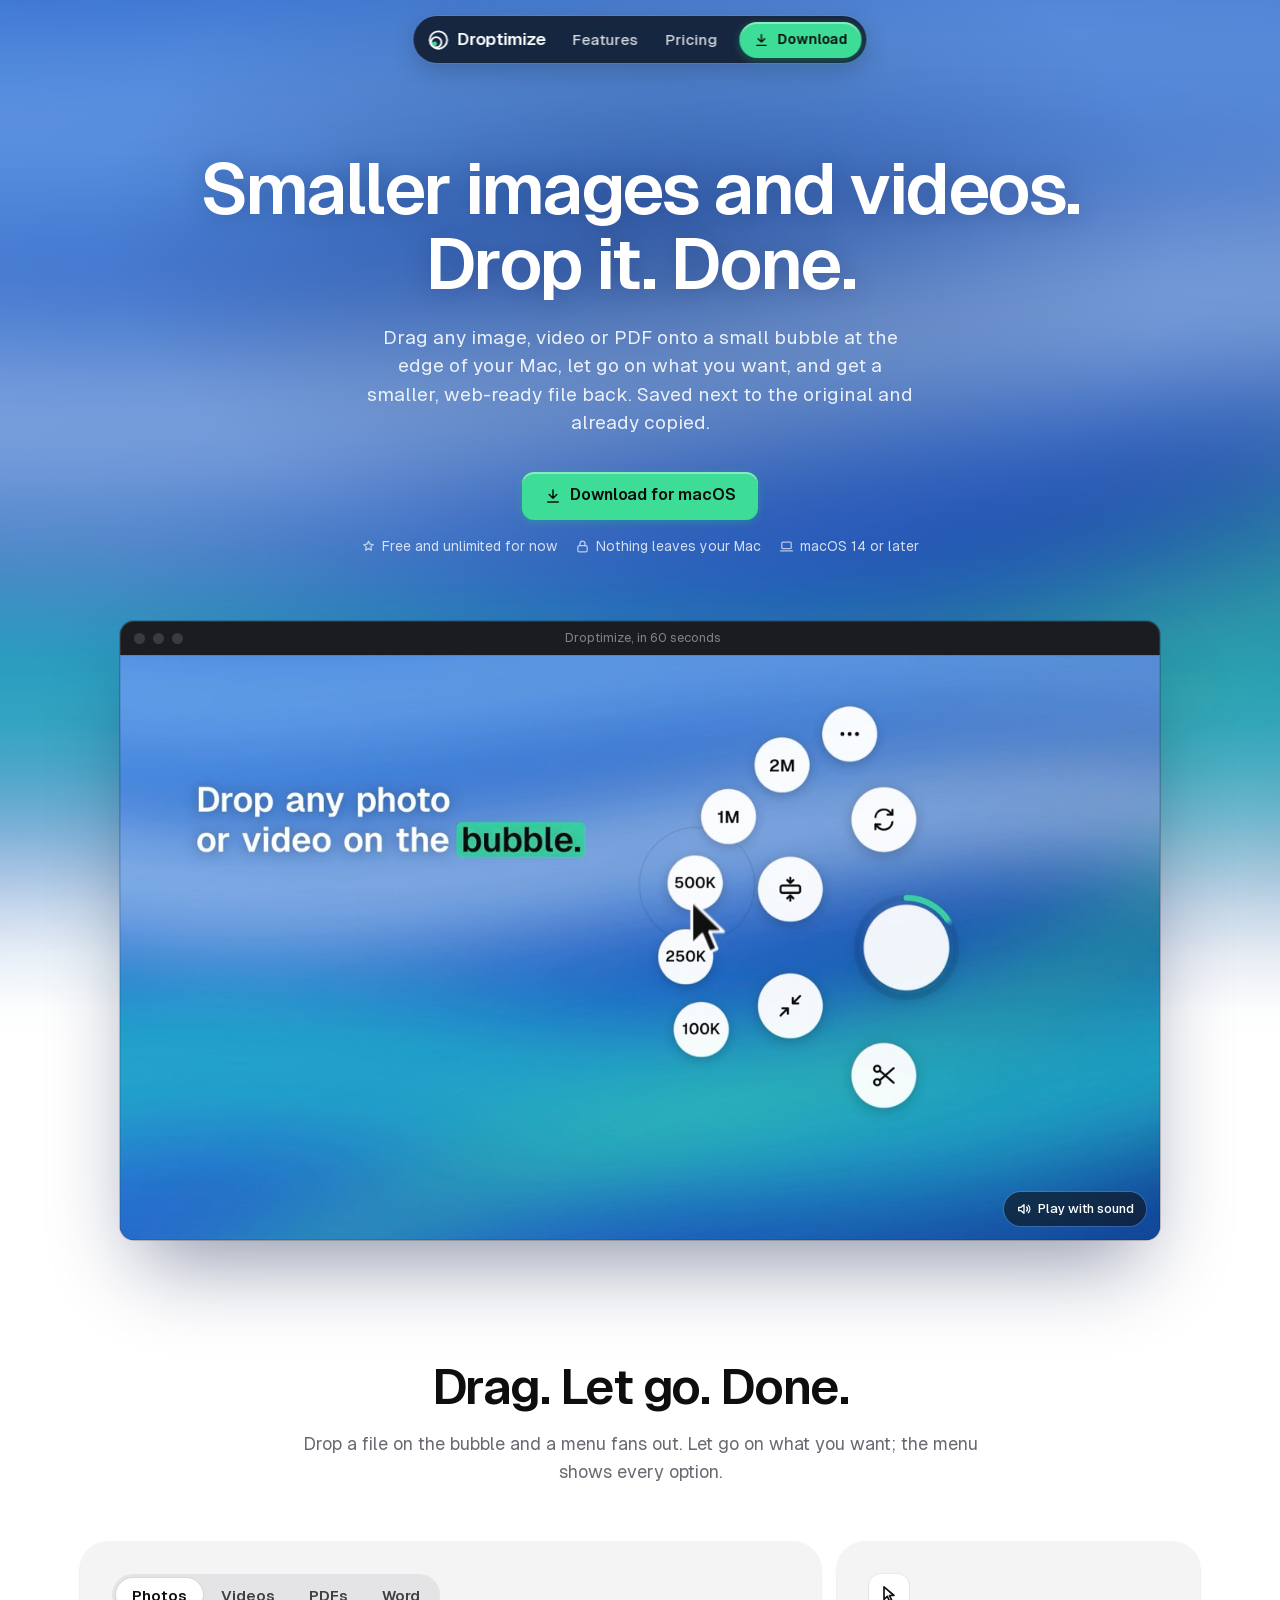
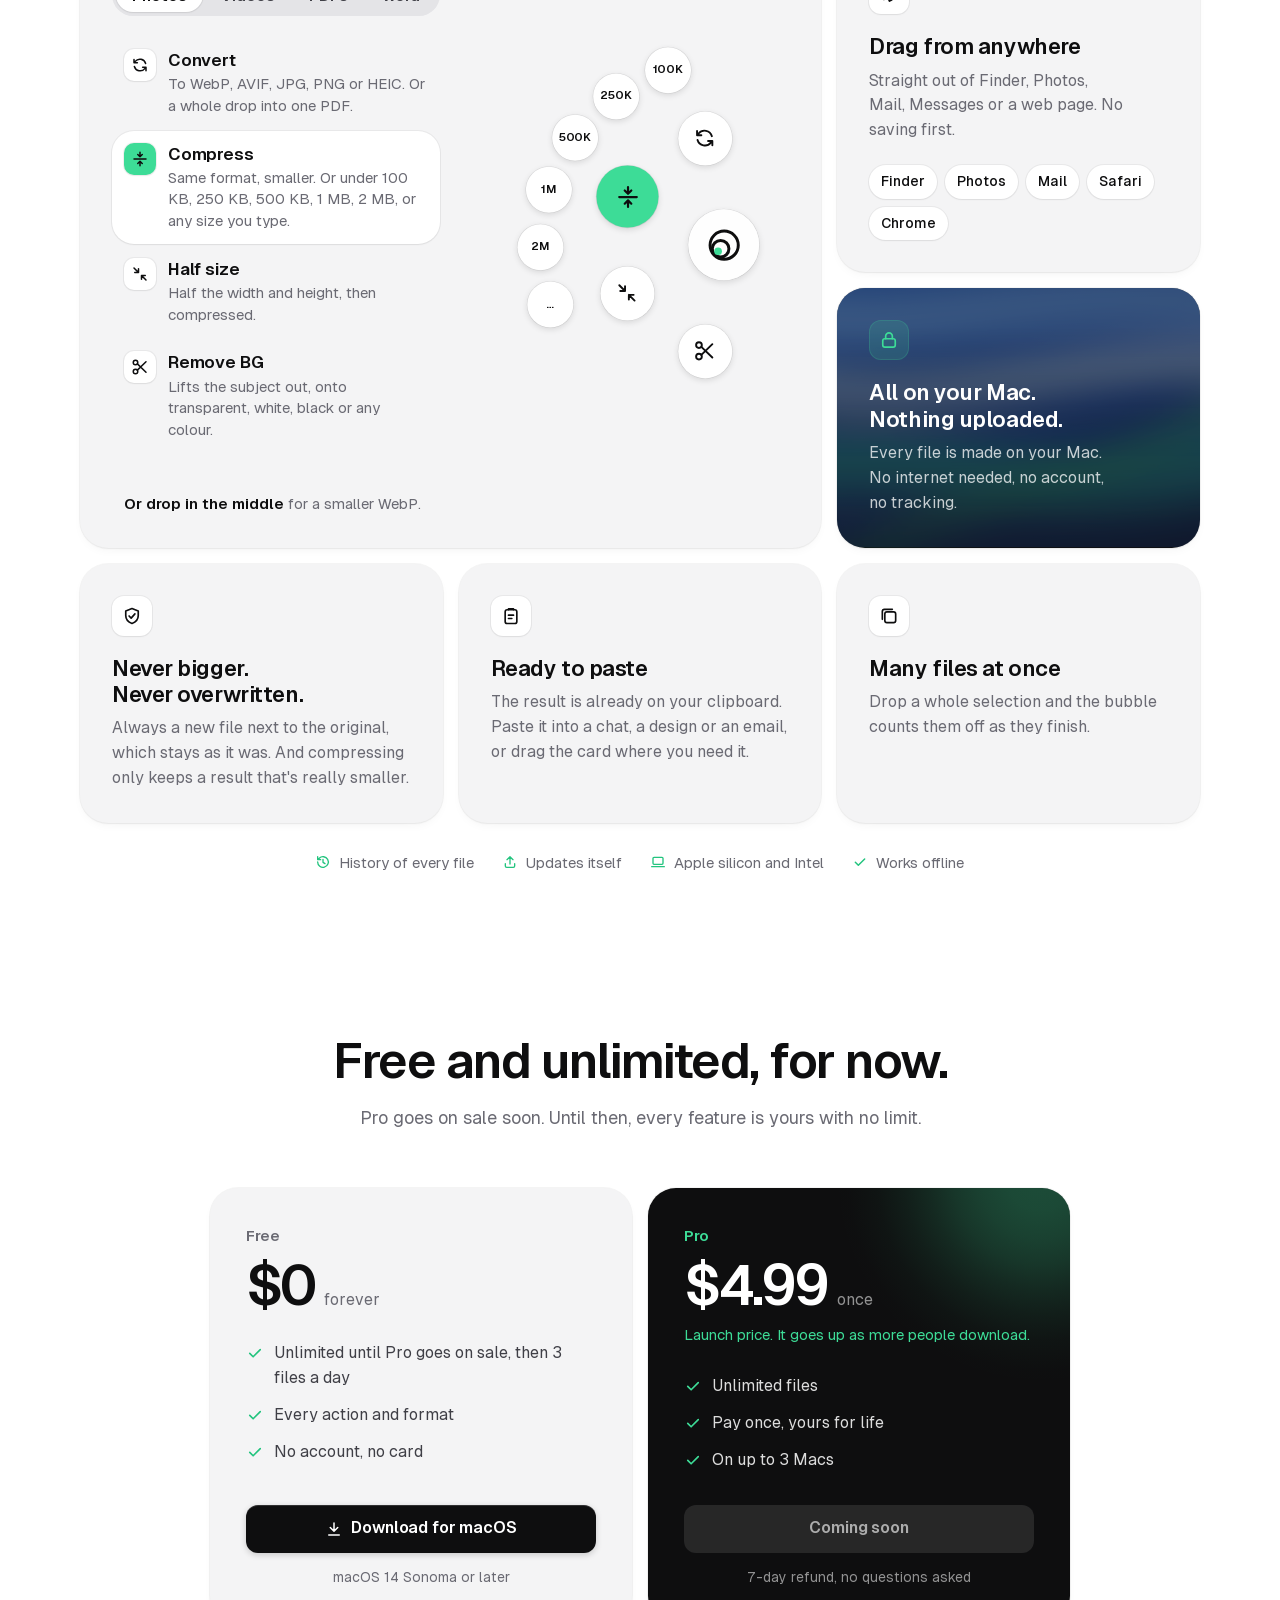
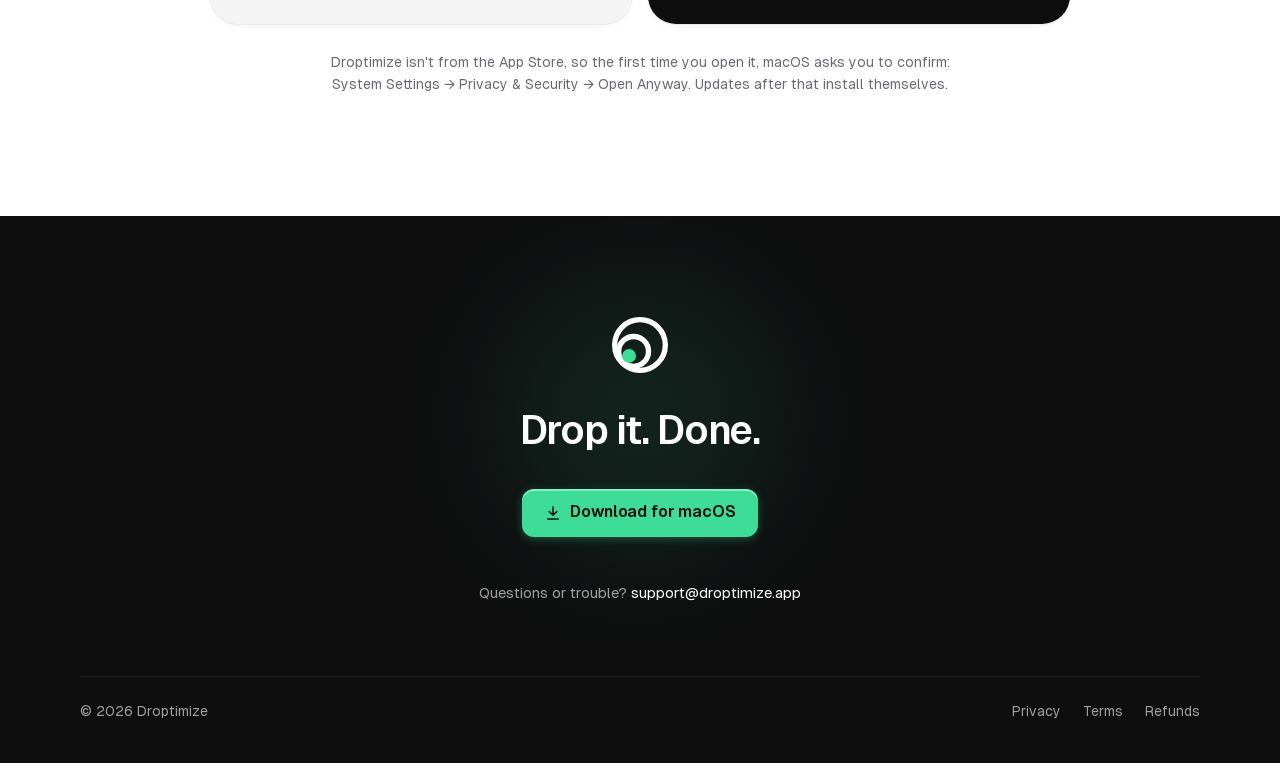
==== website/index.html @ 87dd554c "Website: no 3-day trial at launch The app has no trial, and the free plan already shows every featur" ====
<!doctype html>
<html lang="en">
<head>
  <meta charset="utf-8">
  <meta name="viewport" content="width=device-width, initial-scale=1">
  <title>Droptimize: smaller images and videos for your Mac</title>
  <meta name="description" content="Drag any image or video onto a small bubble at the edge of your Mac, let go on what you want, and get a smaller, web-ready file back. Everything happens on your Mac. Free and unlimited for now.">
  <meta property="og:title" content="Droptimize: Drop it. Done.">
  <meta property="og:description" content="Smaller, web-ready images and videos in one drop. Everything happens on your Mac.">
  <meta property="og:type" content="website">
  <meta name="theme-color" content="#2457B8">
  <link rel="icon" href="assets/favicon.svg" type="image/svg+xml">
  <link rel="apple-touch-icon" href="assets/icon-256.png">
  <link rel="preload" href="assets/fonts/Geist-Variable.woff2" as="font" type="font/woff2" crossorigin>
  <link rel="preload" href="assets/film-poster.jpg" as="image">
  <link rel="stylesheet" href="styles.css">
  <script>
    // The headline's intro plays once per visit (not on every return to the page), and never with Reduce Motion.
    try {
      if (!sessionStorage.getItem("seen-intro") && !matchMedia("(prefers-reduced-motion: reduce)").matches) {
        document.documentElement.classList.add("intro");
        sessionStorage.setItem("seen-intro", "1");
      }
    } catch (e) {}
  </script>
</head>
<body>
<a class="skip" href="#features">Skip to content</a>

<svg width="0" height="0" style="position:absolute" aria-hidden="true">
  <!-- The logo (Bubble/Logo.swift, 24-unit grid): the original, smaller, and the result. -->
  <symbol id="logo" viewBox="0 0 24 24">
    <circle cx="12" cy="12" r="9.5" fill="none" stroke="currentColor" stroke-width="2"/>
    <circle cx="9.6" cy="14.4" r="5.6" fill="none" stroke="currentColor" stroke-width="2"/>
    <circle cx="7.9" cy="16.1" r="2.6" fill="#3DDC97"/>
  </symbol>
  <symbol id="i-download" viewBox="0 0 24 24" fill="none" stroke="currentColor" stroke-width="2" stroke-linecap="round" stroke-linejoin="round"><path d="M12 4v11M7 10l5 5 5-5M5 20h14"/></symbol>
  <symbol id="i-check" viewBox="0 0 24 24" fill="none" stroke="currentColor" stroke-width="2.2" stroke-linecap="round" stroke-linejoin="round"><path d="M5 12.5l4.5 4.5L19 7.5"/></symbol>
  <symbol id="i-convert" viewBox="0 0 24 24" fill="none" stroke="currentColor" stroke-width="2" stroke-linecap="round" stroke-linejoin="round"><path d="M19.5 10A8 8 0 0 0 5.6 7.2L4 9M4 4.5V9h4.5M4.5 14a8 8 0 0 0 13.9 2.8L20 15M20 19.5V15h-4.5"/></symbol>
  <symbol id="i-compress" viewBox="0 0 24 24" fill="none" stroke="currentColor" stroke-width="2" stroke-linecap="round" stroke-linejoin="round"><path d="M12 3v6M9 6l3 3 3-3M12 21v-6M9 18l3-3 3 3M4 12h16"/></symbol>
  <symbol id="i-half" viewBox="0 0 24 24" fill="none" stroke="currentColor" stroke-width="2" stroke-linecap="round" stroke-linejoin="round"><path d="M4 4l6 6M10 5v5H5M20 20l-6-6M14 19v-5h5"/></symbol>
  <symbol id="i-scissors" viewBox="0 0 24 24" fill="none" stroke="currentColor" stroke-width="2" stroke-linecap="round" stroke-linejoin="round"><circle cx="6" cy="6" r="3"/><circle cx="6" cy="18" r="3"/><path d="M8.5 7.8L20 19M8.5 16.2L20 5"/></symbol>
  <symbol id="i-resize" viewBox="0 0 24 24" fill="none" stroke="currentColor" stroke-width="2" stroke-linecap="round" stroke-linejoin="round"><rect x="3" y="5" width="18" height="14" rx="2.5"/><path d="M7 12V9h3M17 12v3h-3"/></symbol>
  <symbol id="i-mute" viewBox="0 0 24 24" fill="none" stroke="currentColor" stroke-width="2" stroke-linecap="round" stroke-linejoin="round"><path d="M4 9.5h3.5L12 5.5v13l-4.5-4H4z"/><path d="M16 9.5l5 5M21 9.5l-5 5"/></symbol>
  <symbol id="i-sound" viewBox="0 0 24 24" fill="none" stroke="currentColor" stroke-width="2" stroke-linecap="round" stroke-linejoin="round"><path d="M4 9.5h3.5L12 5.5v13l-4.5-4H4z"/><path d="M16 9a4.5 4.5 0 0 1 0 6M18.5 6.5a8 8 0 0 1 0 11"/></symbol>
  <symbol id="i-cursor" viewBox="0 0 24 24" fill="none" stroke="currentColor" stroke-width="2" stroke-linejoin="round"><path d="M6 3.5v15l4-3.6 2.6 5.6 2.6-1.2-2.6-5.5H18z"/></symbol>
  <symbol id="i-lock" viewBox="0 0 24 24" fill="none" stroke="currentColor" stroke-width="2" stroke-linecap="round" stroke-linejoin="round"><rect x="4.5" y="10.5" width="15" height="10" rx="2.5"/><path d="M8 10.5V7.5a4 4 0 0 1 8 0v3"/></symbol>
  <symbol id="i-shield" viewBox="0 0 24 24" fill="none" stroke="currentColor" stroke-width="2" stroke-linecap="round" stroke-linejoin="round"><path d="M12 3l7.5 3v5.5c0 4.5-3.2 8-7.5 9.5-4.3-1.5-7.5-5-7.5-9.5V6z"/><path d="M8.5 12l2.5 2.5 4.5-5"/></symbol>
  <symbol id="i-clipboard" viewBox="0 0 24 24" fill="none" stroke="currentColor" stroke-width="2" stroke-linecap="round" stroke-linejoin="round"><rect x="5" y="4.5" width="14" height="16.5" rx="2.5"/><path d="M9 4.5V3.5h6v1M9 11h6M9 15h4"/></symbol>
  <symbol id="i-history" viewBox="0 0 24 24" fill="none" stroke="currentColor" stroke-width="2" stroke-linecap="round" stroke-linejoin="round"><path d="M4 12a8 8 0 1 0 2.4-5.7L4 8.5M4 4v4.5h4.5M12 8v4.5l3 2"/></symbol>
  <symbol id="i-stack" viewBox="0 0 24 24" fill="none" stroke="currentColor" stroke-width="2" stroke-linecap="round" stroke-linejoin="round"><rect x="7" y="7" width="13" height="13" rx="2.5"/><path d="M4 16V6.5A2.5 2.5 0 0 1 6.5 4H16"/></symbol>
  <symbol id="i-update" viewBox="0 0 24 24" fill="none" stroke="currentColor" stroke-width="2" stroke-linecap="round" stroke-linejoin="round"><path d="M12 15V4M7.5 8.5L12 4l4.5 4.5M5 14.5V18a2 2 0 0 0 2 2h10a2 2 0 0 0 2-2v-3.5"/></symbol>
  <symbol id="i-laptop" viewBox="0 0 24 24" fill="none" stroke="currentColor" stroke-width="2" stroke-linecap="round" stroke-linejoin="round"><rect x="4.5" y="5" width="15" height="10.5" rx="1.5"/><path d="M2.5 19h19"/></symbol>
  <symbol id="i-gift" viewBox="0 0 24 24" fill="none" stroke="currentColor" stroke-width="2" stroke-linecap="round" stroke-linejoin="round"><path d="M12 3.5l2.3 4.7 5.2.8-3.8 3.6.9 5.2-4.6-2.4-4.6 2.4.9-5.2L4.5 9l5.2-.8z"/></symbol>
</svg>

<nav class="nav" aria-label="Main">
  <a class="brand" href="#top"><svg aria-hidden="true"><use href="#logo"/></svg>Droptimize</a>
  <a class="link" href="#features">Features</a>
  <a class="link" href="#pricing">Pricing</a>
  <a class="button button-mint" href="https://github.com/bimanshu/Droptimize/releases/download/preview/Droptimize.dmg"><svg aria-hidden="true"><use href="#i-download"/></svg>Download</a>
</nav>

<main id="top">

  <!-- ───────────── 1. Hero ───────────── -->
  <header class="hero">
    <div class="wall" aria-hidden="true">
      <!-- The film's wallpaper (docs/launch-video/film/v4.html, wallpaper(false)): soft waves, heavily blurred. -->
      <svg viewBox="0 0 1920 1080" preserveAspectRatio="xMidYMid slice">
        <defs>
          <linearGradient id="wall-base" x1="0" y1="0" x2="1" y2="1">
            <stop offset="0" stop-color="#2F6BD0"/>
            <stop offset="0.55" stop-color="#2457B8"/>
            <stop offset="1" stop-color="#163A86"/>
          </linearGradient>
          <filter id="wall-blur" x="-30%" y="-30%" width="160%" height="160%"><feGaussianBlur stdDeviation="70"/></filter>
        </defs>
        <rect width="1920" height="1080" fill="url(#wall-base)"/>
        <g filter="url(#wall-blur)" fill="none" stroke-linecap="round">
          <path d="M-200 820C500 520 1100 1100 2200 600" stroke="#2BB5C0" stroke-width="260" opacity="0.8"/>
          <path d="M-300 300C600 700 1300 100 2300 380" stroke="#CFE6F7" stroke-width="180" opacity="0.55"/>
          <path d="M200 1200C800 760 1400 880 2100 300" stroke="#3DDC97" stroke-width="140" opacity="0.42"/>
          <path d="M-100 80C500 260 1200 -100 2100 120" stroke="#7FB2F0" stroke-width="220" opacity="0.6"/>
        </g>
      </svg>
    </div>

    <div class="wrap">
      <h1>
        <span class="line"><span data-word style="--i:0">Smaller</span> <span data-word style="--i:1">images</span> <span data-word style="--i:2">and</span> <span data-word style="--i:3">videos.</span></span>
        <span class="line"><span data-word style="--i:4">Drop</span> <span data-word style="--i:5">it.</span> <span data-word style="--i:6">Done.</span></span>
      </h1>
      <p class="sub">Drag any image, video or PDF onto a small bubble at the edge of your Mac, let go on what you want, and get a smaller, web-ready file back. Saved next to the original and already copied.</p>
      <div class="actions">
        <a class="button button-mint" href="https://github.com/bimanshu/Droptimize/releases/download/preview/Droptimize.dmg"><svg aria-hidden="true"><use href="#i-download"/></svg>Download for macOS</a>
      </div>
      <ul class="facts">
        <li><svg aria-hidden="true"><use href="#i-gift"/></svg>Free and unlimited for now</li>
        <li><svg aria-hidden="true"><use href="#i-lock"/></svg>Nothing leaves your Mac</li>
        <li><svg aria-hidden="true"><use href="#i-laptop"/></svg>macOS 14 or later</li>
      </ul>
    </div>

    <figure class="window" style="margin-bottom:0">
      <div class="bar" aria-hidden="true"><i></i><i></i><i></i><span class="title">Droptimize, in 60 seconds</span></div>
      <video id="film" autoplay muted loop playsinline preload="auto" poster="assets/film-poster.jpg" aria-label="Droptimize launch film: a photo dragged onto the bubble, compressed, converted, its background removed, a video compressed to 25 MB and a PDF to 1 MB, all on the Mac.">
        <source src="assets/film-hevc.mp4" type='video/mp4; codecs="hvc1"'>
        <source src="assets/film-h264.mp4" type="video/mp4">
      </video>
      <button class="sound" id="sound" type="button" aria-pressed="false"><svg aria-hidden="true"><use href="#i-sound"/></svg><span>Play with sound</span></button>
    </figure>
  </header>

  <!-- ───────────── 2. Everything it does ───────────── -->
  <section class="section" id="features" aria-labelledby="features-title">
    <div class="wrap">
      <div class="section-head">
        <h2 id="features-title">Drag. Let go. Done.</h2>
        <p>Drop a file on the bubble and a menu fans out. Let go on what you want; the menu shows every option.</p>
      </div>

      <div class="grid">
        <article class="card menu-card" aria-label="Every action">
          <div class="copy">
            <div class="switch" role="group" aria-label="File type">
              <span class="thumb" aria-hidden="true"></span>
              <button type="button" data-kind="image" aria-pressed="true">Photos</button>
              <button type="button" data-kind="video" aria-pressed="false">Videos</button>
              <button type="button" data-kind="pdf" aria-pressed="false">PDFs</button>
              <button type="button" data-kind="word" aria-pressed="false">Word</button>
            </div>
            <ul class="actions-list" id="actions"></ul>
            <p class="auto" id="auto"></p>
          </div>
          <div class="stage" id="stage" aria-hidden="true">
            <div class="bubble" id="bubble"><svg><use href="#logo"/></svg><span class="label" id="bubble-label"></span></div>
          </div>
        </article>

        <article class="card anywhere">
          <div class="icon"><svg aria-hidden="true"><use href="#i-cursor"/></svg></div>
          <h3>Drag from anywhere</h3>
          <p>Straight out of Finder, Photos, Mail, Messages or a web page. No saving first.</p>
          <div class="apps" aria-hidden="true"><span>Finder</span><span>Photos</span><span>Mail</span><span>Safari</span><span>Chrome</span></div>
        </article>

        <article class="card private">
          <!-- The film's wallpaper waves, as in the hero. -->
          <svg class="waves" viewBox="0 0 1920 1080" preserveAspectRatio="xMidYMid slice" aria-hidden="true">
            <rect width="1920" height="1080" fill="url(#wall-base)"/>
            <g filter="url(#wall-blur)" fill="none" stroke-linecap="round">
              <path d="M-200 820C500 520 1100 1100 2200 600" stroke="#2BB5C0" stroke-width="260" opacity="0.8"/>
              <path d="M-300 300C600 700 1300 100 2300 380" stroke="#CFE6F7" stroke-width="180" opacity="0.55"/>
              <path d="M200 1200C800 760 1400 880 2100 300" stroke="#3DDC97" stroke-width="140" opacity="0.42"/>
              <path d="M-100 80C500 260 1200 -100 2100 120" stroke="#7FB2F0" stroke-width="220" opacity="0.6"/>
            </g>
          </svg>
          <div class="icon"><svg aria-hidden="true"><use href="#i-lock"/></svg></div>
          <h3>All on your Mac. Nothing uploaded.</h3>
          <p>Every file is made on your Mac. No internet needed, no account, no tracking.</p>
        </article>

        <article class="card">
          <div class="icon"><svg aria-hidden="true"><use href="#i-shield"/></svg></div>
          <h3>Never bigger. Never overwritten.</h3>
          <p>Always a new file next to the original, which stays as it was. And compressing only keeps a result that's really smaller.</p>
        </article>

        <article class="card">
          <div class="icon"><svg aria-hidden="true"><use href="#i-clipboard"/></svg></div>
          <h3>Ready to paste</h3>
          <p>The result is already on your clipboard. Paste it into a chat, a design or an email, or drag the card where you need it.</p>
        </article>

        <article class="card">
          <div class="icon"><svg aria-hidden="true"><use href="#i-stack"/></svg></div>
          <h3>Many files at once</h3>
          <p>Drop a whole selection and the bubble counts them off as they finish.</p>
        </article>

        <ul class="extras">
          <li><svg aria-hidden="true"><use href="#i-history"/></svg>History of every file</li>
          <li><svg aria-hidden="true"><use href="#i-update"/></svg>Updates itself</li>
          <li><svg aria-hidden="true"><use href="#i-laptop"/></svg>Apple silicon and Intel</li>
          <li><svg aria-hidden="true"><use href="#i-check"/></svg>Works offline</li>
        </ul>
      </div>
    </div>
  </section>

  <!-- ───────────── 3. Pricing ───────────── -->
  <section class="section pricing" id="pricing" aria-labelledby="pricing-title">
    <div class="wrap">
      <div class="section-head">
        <h2 id="pricing-title">Free and unlimited, for now.</h2>
        <p>Pro goes on sale soon. Until then, every feature is yours with no limit.</p>
      </div>

      <div class="plans">
        <div class="plan">
          <div class="name">Free</div>
          <div class="price"><b>$0</b><span>forever</span></div>
          <ul>
            <li><svg aria-hidden="true"><use href="#i-check"/></svg>Unlimited until Pro goes on sale, then 3 files a day</li>
            <li><svg aria-hidden="true"><use href="#i-check"/></svg>Every action and format</li>
            <li><svg aria-hidden="true"><use href="#i-check"/></svg>No account, no card</li>
          </ul>
          <a class="button button-dark" href="https://github.com/bimanshu/Droptimize/releases/download/preview/Droptimize.dmg"><svg aria-hidden="true"><use href="#i-download"/></svg>Download for macOS</a>
          <p class="note">macOS 14 Sonoma or later</p>
        </div>

        <div class="plan pro">
          <div class="name">Pro</div>
          <div class="price"><b>$4.99</b><span>once</span></div>
          <p class="launch">Launch price. It goes up as more people download.</p>
          <ul>
            <li><svg aria-hidden="true"><use href="#i-check"/></svg>Unlimited files</li>
            <li><svg aria-hidden="true"><use href="#i-check"/></svg>Pay once, yours for life</li>
            <li><svg aria-hidden="true"><use href="#i-check"/></svg>On up to 3 Macs</li>
          </ul>
          <!-- Swap for a link to the Dodo Payments checkout once the product exists. -->
          <button class="button" type="button" disabled>Coming soon</button>
          <p class="note">7-day refund, no questions asked</p>
        </div>
      </div>

      <p class="fine">Droptimize isn't from the App Store, so the first time you open it, macOS asks you to confirm: System Settings → Privacy &amp; Security → Open Anyway. Updates after that install themselves.</p>
    </div>
  </section>
</main>

<!-- ───────────── Footer: the film's end card ───────────── -->
<footer class="footer">
  <div class="wrap">
    <svg class="mark" aria-hidden="true"><use href="#logo"/></svg>
    <h2>Drop it. Done.</h2>
    <a class="button button-mint" href="https://github.com/bimanshu/Droptimize/releases/download/preview/Droptimize.dmg"><svg aria-hidden="true"><use href="#i-download"/></svg>Download for macOS</a>
    <p class="contact">Questions or trouble? <a href="mailto:support@droptimize.app">support@droptimize.app</a></p>
    <div class="legal">
      <span>© 2026 Droptimize</span>
      <nav aria-label="Legal">
        <a href="privacy.html">Privacy</a>
        <a href="terms.html">Terms</a>
        <a href="refunds.html">Refunds</a>
      </nav>
    </div>
  </div>
</footer>

<script src="main.js" defer></script>
</body>
</html>
---- website/styles.css ----
/* Droptimize website. One file for every page: tokens, then layout, then each section. */

@font-face {
  font-family: Geist;
  src: url(assets/fonts/Geist-Variable.woff2) format("woff2");
  font-weight: 100 900;
  font-display: swap;
}

:root {
  color-scheme: light;
  --ink: #0e0e0f;
  --text: #3f3f46;
  --muted: #6a6a73;
  --line: rgba(14, 14, 15, 0.08);
  --card: #f4f4f5;
  --paper: #ffffff;
  --mint: #3ddc97;
  --mint-deep: #22c47e;
  --radius-card: 28px;
  --radius-button: 12px;
  --page: 1120px;
  --gutter: 24px;
  --ease-out: cubic-bezier(0.22, 1, 0.36, 1);
  --spring: cubic-bezier(0.34, 1.32, 0.64, 1);
  --on-mint: #0e0e0f;
  --ink-hover: #26262a;
  --surface: #ffffff;
  --surface-dim: #e4e4e7;
  --surface-hover: rgba(255, 255, 255, 0.55);
  --surface-inverse: #0e0e0f;
  --bubble: rgba(255, 255, 255, 0.92);
  --border-hairline: 1px;
  --elevation-card:
    0 0 0 1px rgb(0 0 0 / 0.04),
    0 1px 3px rgb(0 0 0 / 0.04),
    0 4px 12px -4px rgb(0 0 0 / 0.06);
  --elevation-icon:
    0 0 0 1px rgb(0 0 0 / 0.05),
    0 1px 2px rgb(0 0 0 / 0.05);
  --elevation-float:
    0 0 0 0.5px rgb(0 0 0 / 0.1),
    0 2px 6px rgb(0 0 0 / 0.12);
  --elevation-button:
    inset 0 1px 0 rgb(255 255 255 / 0.14),
    0 2px 6px rgb(0 0 0 / 0.18);
  --elevation-nav:
    0 0 0 1px rgb(255 255 255 / 0.08),
    0 8px 24px rgb(0 0 0 / 0.18);
  --elevation-window:
    inset 0 0 0 1px rgb(255 255 255 / 0.1),
    0 0 0 1px rgb(14 14 15 / 0.2),
    0 40px 80px -20px rgb(8 24 70 / 0.45);
  --img-outline: rgb(0 0 0 / 0.1);
}

@media only screen and (min-device-pixel-ratio: 2),
  only screen and (min-resolution: 192dpi) {
  :root { --border-hairline: 0.5px; }
}

@media (prefers-color-scheme: dark) {
  :root {
    color-scheme: dark;
    --ink: #fafafa;
    --text: #d4d4d8;
    --muted: #a1a1aa;
    --line: rgba(255, 255, 255, 0.08);
    --card: #1c1c1f;
    --paper: #0e0e10;
    --ink-hover: #e4e4e7;
    --surface: #2c2c30;
    --surface-dim: #131315;
    --surface-hover: rgba(255, 255, 255, 0.05);
    --surface-inverse: #121214;
    --bubble: rgba(44, 44, 48, 0.92);
    --elevation-card: 0 0 0 1px rgb(255 255 255 / 0.07);
    --elevation-icon: 0 0 0 1px rgb(255 255 255 / 0.09);
    --elevation-float: 0 0 0 1px rgb(255 255 255 / 0.09);
    --elevation-button: 0 0 0 1px rgb(255 255 255 / 0.09);
    --elevation-nav: 0 0 0 1px rgb(255 255 255 / 0.1);
    --elevation-window: 0 0 0 1px rgb(255 255 255 / 0.1);
    --img-outline: rgb(255 255 255 / 0.1);
  }
}

*,
*::before,
*::after { box-sizing: border-box; }

html { -webkit-text-size-adjust: 100%; scroll-behavior: smooth; }
@media (prefers-reduced-motion: reduce) { html { scroll-behavior: auto; } }

body {
  margin: 0;
  background: var(--paper);
  color: var(--text);
  font-family: Geist, -apple-system, BlinkMacSystemFont, "Segoe UI", sans-serif;
  font-size: 17px;
  line-height: 1.55;
  -webkit-font-smoothing: antialiased;
  -moz-osx-font-smoothing: grayscale;
  font-feature-settings: "ss01";
}

h1, h2, h3 { color: var(--ink); margin: 0; font-weight: 600; text-wrap: balance; }
p { margin: 0; text-wrap: pretty; }
a { color: inherit; }
img, video, svg { display: block; max-width: 100%; }
img, video { outline: 1px solid var(--img-outline); outline-offset: -1px; }
button { font: inherit; color: inherit; }
::selection { background: rgba(61, 220, 151, 0.35); color: var(--ink); }

.wrap { width: min(var(--page), 100% - 2 * var(--gutter)); margin-inline: auto; }

:focus-visible { outline: 2px solid var(--mint-deep); outline-offset: 3px; border-radius: 6px; }

.skip {
  position: absolute; left: 12px; top: -60px; z-index: 100;
  background: var(--ink); color: var(--paper); padding: 10px 14px; border-radius: 10px; text-decoration: none;
}
.skip:focus { top: 12px; }

/* ───────────── Buttons ───────────── */

.button {
  display: inline-flex; align-items: center; justify-content: center; gap: 8px;
  height: 48px; padding: 0 22px;
  border-radius: var(--radius-button);
  font-size: 16px; font-weight: 600; letter-spacing: -0.01em;
  text-decoration: none; white-space: nowrap; cursor: pointer; border: 0;
  transition: transform 160ms var(--ease-out), box-shadow 160ms var(--ease-out), background-color 160ms;
}
.button:active { transform: scale(0.97); }
.button svg { width: 18px; height: 18px; flex: none; }

.button-mint {
  background: var(--mint); color: var(--on-mint);
  box-shadow: inset 0 2px 0 rgba(255, 255, 255, 0.4), 0 2px 8px rgba(34, 196, 126, 0.35);
}
@media (hover: hover) { .button-mint:hover { background: #4fe3a3; } }

.button-dark {
  background: var(--ink); color: var(--paper);
  box-shadow: var(--elevation-button);
}
@media (hover: hover) { .button-dark:hover { background: var(--ink-hover); } }

.button:disabled { background: rgba(255, 255, 255, 0.1); color: rgba(255, 255, 255, 0.62); cursor: default; transform: none; }

/* ───────────── Nav: one pill, pinned ───────────── */

.nav {
  position: fixed; top: 16px; left: 50%; z-index: 50;
  transform: translateX(-50%);
  display: flex; align-items: center; gap: 4px;
  padding: 5px 5px 5px 14px;
  border-radius: 999px;
  background: rgba(14, 14, 15, 0.78);
  -webkit-backdrop-filter: saturate(1.6) blur(16px);
  backdrop-filter: saturate(1.6) blur(16px);
  box-shadow: var(--elevation-nav);
  color: #fff;
}
.nav .brand { display: flex; align-items: center; gap: 8px; margin-right: 10px; text-decoration: none; font-weight: 600; letter-spacing: -0.01em; }
.nav .brand svg { width: 22px; height: 22px; flex: none; }
.nav a.link {
  padding: 7px 12px; border-radius: 999px; font-size: 15px; font-weight: 500;
  color: rgba(255, 255, 255, 0.82); text-decoration: none; transition: color 150ms, background-color 150ms;
}
@media (hover: hover) { .nav a.link:hover { color: #fff; background: rgba(255, 255, 255, 0.08); } }
.nav .button { height: 36px; padding: 0 14px; font-size: 14px; border-radius: 999px; margin-left: 6px; }
.nav .button svg { width: 16px; height: 16px; }

/* ───────────── Hero ───────────── */

.hero { position: relative; padding-top: 152px; text-align: center; isolation: isolate; }

.wall {
  position: absolute; inset: 0 0 auto 0; height: calc(100% - 200px); z-index: -1; overflow: hidden;
  --fade: linear-gradient(#000 64%, rgb(0 0 0 / 0.951) 69.6%, rgb(0 0 0 / 0.825) 74.4%, rgb(0 0 0 / 0.648) 78.8%, rgb(0 0 0 / 0.45) 83%, rgb(0 0 0 / 0.259) 87.3%, rgb(0 0 0 / 0.104) 91.9%, rgb(0 0 0 / 0.013) 97.1%, transparent);
  -webkit-mask-image: var(--fade);
  mask-image: var(--fade);
}
.wall svg { width: 100%; height: 100%; }
.wall::after { /* keeps the headline readable where the light band crosses it */
  content: ""; position: absolute; inset: 0;
  background: radial-gradient(ellipse 60% 45% at 50% 22%, rgba(10, 30, 80, 0.28), rgba(10, 30, 80, 0) 70%);
}

.hero h1 {
  color: #fff;
  font-size: clamp(40px, 6.4vw, 72px);
  line-height: 1.04;
  letter-spacing: -0.035em;
  text-shadow: 0 1px 24px rgba(8, 24, 70, 0.25);
}
.hero h1 .line { display: block; }
.hero .sub {
  max-width: 560px; margin: 22px auto 0;
  color: rgba(255, 255, 255, 0.88);
  font-size: clamp(17px, 1.6vw, 19px); line-height: 1.5;
}
.hero .actions { margin-top: 34px; display: flex; justify-content: center; gap: 12px; flex-wrap: wrap; }
.hero .facts {
  margin: 16px auto 0; padding: 0; list-style: none;
  display: flex; justify-content: center; flex-wrap: wrap; gap: 4px 18px;
  color: rgba(255, 255, 255, 0.78); font-size: 14px;
}
.hero .facts li { display: flex; align-items: center; gap: 6px; }
.hero .facts svg { width: 15px; height: 15px; opacity: 0.85; }

/* The film, in a Mac window rising over the bottom of the hero */
.window {
  position: relative;
  width: min(1040px, 100% - 2 * var(--gutter));
  margin: 64px auto 0;
  border-radius: 14px;
  background: #1b1c20;
  box-shadow: var(--elevation-window);
  overflow: hidden;
}
.window .bar { height: 34px; display: flex; align-items: center; gap: 8px; padding: 0 14px; }
.window .bar i { width: 11px; height: 11px; border-radius: 50%; background: #3a3b40; }
.window .bar .title { flex: 1; text-align: center; font-size: 13px; color: rgba(255, 255, 255, 0.45); margin-right: 52px; }
.window video { width: 100%; aspect-ratio: 16 / 9; background: #0a1638; object-fit: cover; }
.sound {
  position: absolute; right: 14px; bottom: 14px;
  display: inline-flex; align-items: center; gap: 6px;
  height: 34px; padding: 0 12px; border: 0; border-radius: 999px; cursor: pointer;
  background: rgba(14, 14, 15, 0.6); color: #fff; font-size: 13px; font-weight: 500;
  -webkit-backdrop-filter: blur(12px); backdrop-filter: blur(12px);
  box-shadow: 0 0 0 1px rgba(255, 255, 255, 0.14);
  transition: background-color 150ms, transform 160ms var(--ease-out);
}
.sound:active { transform: scale(0.96); }
@media (hover: hover) { .sound:hover { background: rgba(14, 14, 15, 0.8); } }
.sound svg { width: 16px; height: 16px; }

/* Intro: the headline arrives word by word, like the film's captions. Once per session. */
.intro .hero [data-word] {
  display: inline-block;
  animation: word-in 640ms var(--ease-out) both;
  animation-delay: calc(var(--i) * 70ms + 80ms);
}
.intro .hero .sub, .intro .hero .actions, .intro .hero .facts {
  animation: rise-in 700ms var(--ease-out) both; animation-delay: 520ms;
}
.intro .hero .window { animation: rise-in 900ms var(--ease-out) both; animation-delay: 640ms; }
@keyframes word-in { from { opacity: 0; filter: blur(10px); transform: translateY(8px); } }
@keyframes rise-in { from { opacity: 0; transform: translateY(14px); } }
@media (prefers-reduced-motion: reduce) {
  .intro .hero [data-word], .intro .hero .sub, .intro .hero .actions, .intro .hero .facts, .intro .hero .window { animation: none; }
}

/* ───────────── Sections ───────────── */

.section { padding: 120px 0; scroll-margin-top: 40px; }
.section-head { text-align: center; max-width: 680px; margin: 0 auto 56px; }
.section-head h2 { font-size: clamp(34px, 4.4vw, 50px); line-height: 1.08; letter-spacing: -0.03em; }
.section-head p { margin-top: 16px; font-size: 18px; color: var(--muted); }

/* ───────────── Features: one grid ───────────── */

.grid { display: grid; grid-template-columns: repeat(3, 1fr); gap: 16px; }
.card {
  position: relative; overflow: hidden;
  background: var(--card); border-radius: var(--radius-card);
  box-shadow: var(--elevation-card);
  padding: 32px;
}
.card h3 { font-size: 22px; line-height: 1.2; letter-spacing: -0.02em; }
.card p { margin-top: 8px; color: var(--muted); font-size: 16px; }
.card .icon { width: 40px; height: 40px; border-radius: 12px; background: var(--surface); display: grid; place-items: center; margin-bottom: 20px; box-shadow: var(--elevation-icon); }
.card .icon svg { width: 20px; height: 20px; color: var(--ink); }

/* The menu card: the real bubble menu, with every action and option */
.menu-card { grid-column: span 2; grid-row: span 2; display: grid; grid-template-columns: 1fr 1fr; gap: 24px; }
.menu-card .copy { display: flex; flex-direction: column; min-width: 0; }
@media (min-width: 721px) {
  /* Equal outer rows keep the list on the card's center line on every tab. */
  .menu-card .copy { display: grid; grid-template-rows: 1fr auto 1fr; }
  .menu-card .switch { justify-self: start; margin-bottom: 16px; }
}

.switch {
  display: inline-flex; padding: 4px; gap: 2px; border-radius: 999px; background: var(--surface-dim); align-self: flex-start;
  position: relative; margin-bottom: 22px;
}
.switch button {
  position: relative; z-index: 1;
  border: 0; background: none; cursor: pointer;
  height: 34px; padding: 0 16px; border-radius: 999px;
  font-size: 15px; font-weight: 600; color: var(--text);
  transition: color 200ms;
}
.switch button[aria-pressed="true"] { color: var(--ink); }
.switch .thumb {
  position: absolute; top: 4px; left: 4px; height: 34px; border-radius: 999px; background: var(--surface);
  box-shadow: var(--elevation-icon);
  transition: transform 320ms var(--spring), width 320ms var(--spring);
}

.actions-list { list-style: none; margin: 0; padding: 0; display: grid; gap: 2px; }
.actions-list button {
  width: 100%; text-align: left; border: 0; cursor: pointer;
  display: grid; grid-template-columns: 32px 1fr; gap: 2px 12px; align-items: start;
  padding: 12px; border-radius: 22px; background: transparent; /* 22 − 12 padding = the glyph's 10 */
  transition: background-color 160ms, box-shadow 160ms;
}
.actions-list button .glyph { grid-row: span 2; width: 32px; height: 32px; border-radius: 10px; display: grid; place-items: center; background: var(--surface); color: var(--ink); box-shadow: var(--elevation-icon); transition: background-color 160ms; }
.actions-list button .glyph svg { width: 18px; height: 18px; }
.actions-list button strong { color: var(--ink); font-size: 17px; font-weight: 600; letter-spacing: -0.01em; line-height: 1.3; }
.actions-list button span.what { color: var(--muted); font-size: 15px; line-height: 1.45; }
.actions-list button[aria-pressed="true"] { background: var(--surface); box-shadow: var(--elevation-icon); }
.actions-list button[aria-pressed="true"] .glyph { background: var(--mint); color: var(--on-mint); }
@media (hover: hover) { .actions-list button:hover:not([aria-pressed="true"]) { background: var(--surface-hover); } }
.menu-card .auto { margin-top: auto; padding: 12px 12px 0; font-size: 15px; color: var(--muted); }
.menu-card .auto b { color: var(--ink); font-weight: 600; }

/* The stage is drawn in the app's own points (Bubble/Motion.swift), times --u. */
.stage {
  --u: 1.35;
  position: relative; align-self: center; justify-self: center;
  width: calc(205px * var(--u)); height: calc(330px * var(--u));
  user-select: none; -webkit-user-select: none;
}
.stage > * { position: absolute; left: calc(100% - 30px * var(--u)); top: 50%; }
.stage .bubble, .stage .seg, .stage .opt {
  border-radius: 50%; display: grid; place-items: center;
  translate: -50% -50%;
}
.stage .bubble {
  width: calc(44px * var(--u)); height: calc(44px * var(--u)); z-index: 3;
  background: var(--bubble); color: var(--ink);
  box-shadow: var(--elevation-float);
  scale: 1.2;
}
.stage .bubble svg { width: calc(22px * var(--u)); height: calc(22px * var(--u)); transition: opacity 150ms, scale 200ms var(--spring); }
.stage .bubble .label {
  position: absolute; inset: 0; display: grid; place-items: center; text-align: center;
  font-size: calc(7.5px * var(--u)); font-weight: 600; line-height: 1.05; letter-spacing: -0.01em;
  opacity: 0; transition: opacity 150ms;
}
.stage .bubble.labelled svg { opacity: 0; scale: 0.7; }
.stage .bubble.labelled .label { opacity: 1; }
.stage .seg {
  width: calc(40px * var(--u)); height: calc(40px * var(--u)); z-index: 2; cursor: pointer;
  background: var(--surface); color: var(--ink);
  box-shadow: var(--elevation-float);
  transform: translate(calc(var(--x) * var(--u) * 1px), calc(var(--y) * var(--u) * 1px)) scale(var(--s, 1));
  transition: transform 380ms var(--spring), opacity 200ms, background-color 150ms;
  transition-delay: calc(var(--i) * 25ms);
}
.stage .seg svg { width: calc(17px * var(--u)); height: calc(17px * var(--u)); }
.stage .seg.on { background: var(--mint); color: var(--on-mint); --s: 1.15; transition-delay: 0ms; }
.stage .opt {
  width: calc(34px * var(--u)); height: calc(34px * var(--u)); z-index: 1;
  background: var(--surface); color: var(--ink);
  font-size: calc(8.5px * var(--u)); font-weight: 600; letter-spacing: -0.01em;
  box-shadow: var(--elevation-float);
  transform: translate(calc(var(--x) * var(--u) * 1px), calc(var(--y) * var(--u) * 1px)) scale(var(--s, 1));
  opacity: var(--o, 1);
  transition: transform 360ms var(--spring), opacity 200ms;
  transition-delay: calc(var(--i) * 20ms);
}
.stage .opt.swatch { font-size: 0; }
.stage .opt.swatch::after { content: ""; width: 62%; height: 62%; border-radius: 50%; background: var(--c); box-shadow: inset 0 0 0 1px var(--img-outline); }
.stage .opt.clear::after { background: conic-gradient(#d4d4d8 0 25%, #fff 0 50%, #d4d4d8 0 75%, #fff 0) 0 0 / 50% 50%; }
.stage .folded { --s: 0.5; --o: 0; }
.stage .seg.folded { opacity: 0; }
@media (prefers-reduced-motion: reduce) { .stage .seg, .stage .opt { transition-property: opacity, background-color; transition-delay: 0ms; } }

.anywhere .apps { display: flex; flex-wrap: wrap; gap: 8px; margin-top: 22px; }
.anywhere .apps span { font-size: 14px; font-weight: 500; color: var(--ink); background: var(--surface); border-radius: 999px; padding: 6px 12px; box-shadow: var(--elevation-icon); }

/* Eased falloff so the large glows don't band. --glow is the peak opacity. */
.plan.pro::before, .footer::before {
  background: radial-gradient(circle closest-side,
    rgb(61 220 151 / var(--glow)),
    rgb(61 220 151 / calc(var(--glow) * 0.951)) 15.5%,
    rgb(61 220 151 / calc(var(--glow) * 0.825)) 29%,
    rgb(61 220 151 / calc(var(--glow) * 0.648)) 41.2%,
    rgb(61 220 151 / calc(var(--glow) * 0.45)) 52.9%,
    rgb(61 220 151 / calc(var(--glow) * 0.259)) 64.7%,
    rgb(61 220 151 / calc(var(--glow) * 0.104)) 77.5%,
    rgb(61 220 151 / calc(var(--glow) * 0.013)) 91.9%,
    rgb(61 220 151 / 0));
}

.private { background: var(--surface-inverse); }
.private h3 { color: #fff; }
.private p { color: rgba(255, 255, 255, 0.76); }
.private .icon { background: rgba(61, 220, 151, 0.14); box-shadow: inset 0 0 0 1px rgb(61 220 151 / 0.18); }
.private .icon svg { color: var(--mint); }
.private .waves {
  --fade: linear-gradient(#000 15%, rgb(0 0 0 / 0.72) 55%, rgb(0 0 0 / 0.42));
  position: absolute; inset: 0; width: 100%; height: 100%; opacity: 0.55; pointer-events: none;
  -webkit-mask-image: var(--fade);
  mask-image: var(--fade);
}
.private > :not(.waves) { position: relative; }

.extras {
  grid-column: 1 / -1;
  display: flex; flex-wrap: wrap; justify-content: center; gap: 10px 28px;
  margin: 12px 0 0; padding: 0; list-style: none; font-size: 15px; color: var(--muted);
}
.extras li { display: flex; align-items: center; gap: 8px; }
.extras svg { width: 16px; height: 16px; color: var(--mint-deep); }

/* ───────────── Pricing ───────────── */

.pricing { padding-top: 40px; }
.plans { display: grid; grid-template-columns: 1fr 1fr; gap: 16px; max-width: 860px; margin: 0 auto; }
.plan { background: var(--card); border-radius: var(--radius-card); box-shadow: var(--elevation-card); padding: 36px; display: flex; flex-direction: column; position: relative; overflow: hidden; }
.plan .name { font-size: 15px; font-weight: 600; color: var(--muted); letter-spacing: 0; }
.plan .price { margin-top: 10px; display: flex; align-items: baseline; gap: 10px; color: var(--ink); }
.plan .price b { font-size: 56px; font-weight: 600; letter-spacing: -0.04em; line-height: 1; font-variant-numeric: tabular-nums; }
.plan .price span { font-size: 16px; color: var(--muted); }
.plan .launch { margin-top: 10px; font-size: 15px; color: var(--mint); }
.plan ul { list-style: none; margin: 28px 0 32px; padding: 0; display: grid; gap: 12px; }
.plan li { display: flex; gap: 10px; align-items: flex-start; font-size: 16px; color: var(--text); }
.plan li svg { width: 18px; height: 18px; flex: none; margin-top: 3px; color: var(--mint-deep); }
.plan .button { margin-top: auto; width: 100%; }
.plan .note { margin-top: 14px; font-size: 14px; color: var(--muted); text-align: center; }
.plan.pro { background: var(--surface-inverse); }
.plan.pro .name { color: var(--mint); }
.plan.pro .price, .plan.pro .price b { color: #fff; }
.plan.pro .price span, .plan.pro .note { color: rgba(255, 255, 255, 0.55); }
.plan.pro li { color: rgba(255, 255, 255, 0.86); }
.plan.pro li svg { color: var(--mint); }
.plan.pro::before {
  --glow: 0.3;
  content: ""; position: absolute; width: 420px; height: 420px; right: -180px; top: -220px; border-radius: 50%; pointer-events: none;
}
.fine { max-width: 640px; margin: 28px auto 0; text-align: center; font-size: 14px; color: var(--muted); }

/* ───────────── Footer: the film's end card ───────────── */

.footer { position: relative; overflow: hidden; background: var(--surface-inverse); border-top: var(--border-hairline) solid var(--line); color: rgba(255, 255, 255, 0.6); padding: 96px 0 40px; text-align: center; isolation: isolate; }
.footer::before {
  --glow: 0.096;
  content: ""; position: absolute; z-index: -1; left: 50%; top: -60px; width: 520px; height: 520px; translate: -50% 0; border-radius: 50%;
}
.footer .mark { width: 64px; height: 64px; margin: 0 auto; color: #fff; }
.footer h2 { color: #fff; font-size: clamp(30px, 3.6vw, 40px); letter-spacing: -0.03em; margin-top: 22px; }
.footer .button { margin-top: 28px; }
.footer .contact { margin-top: 44px; font-size: 15px; }
.footer .contact a { color: #fff; text-decoration: none; }
@media (hover: hover) { .footer .contact a:hover { text-decoration: underline; text-underline-offset: 3px; } }
.footer .legal {
  margin-top: 72px; padding-top: 24px; border-top: var(--border-hairline) solid rgba(255, 255, 255, 0.08);
  display: flex; justify-content: space-between; flex-wrap: wrap; gap: 12px; font-size: 14px;
}
.footer .legal nav { display: flex; gap: 22px; flex-wrap: wrap; }
.footer .legal a { color: rgba(255, 255, 255, 0.6); text-decoration: none; transition: color 150ms; }
@media (hover: hover) { .footer .legal a:hover { color: #fff; } }

/* Placeholders the owner still has to fill in (contact email, checkout link). */
.todo { background: rgba(255, 196, 0, 0.25); border-radius: 4px; padding: 0 4px; }

/* ───────────── Legal pages ───────────── */

.doc { padding: 140px 0 96px; }
.doc .wrap { max-width: 720px; }
.doc .kicker { font-size: 15px; font-weight: 600; color: var(--mint-deep); }
.doc h1 { font-size: clamp(36px, 5vw, 52px); letter-spacing: -0.035em; line-height: 1.06; margin-top: 8px; }
.doc .updated { margin-top: 14px; color: var(--muted); font-size: 15px; }
.doc .lead { margin-top: 28px; font-size: 19px; color: var(--ink); }
.doc h2 { font-size: 22px; letter-spacing: -0.02em; margin: 44px 0 10px; }
.doc p, .doc li { font-size: 17px; }
.doc p + p { margin-top: 12px; }
.doc ul { padding-left: 22px; margin: 10px 0 0; display: grid; gap: 8px; }
.doc a { color: var(--ink); text-underline-offset: 3px; }
.doc .summary { margin-top: 32px; background: var(--card); border-radius: 20px; box-shadow: var(--elevation-card); padding: 24px 28px; }
.doc .summary p { font-size: 16px; }
.doc-footer { padding: 32px 0 48px; border-top: var(--border-hairline) solid var(--line); font-size: 14px; color: var(--muted); }
.doc-footer .wrap { display: flex; justify-content: space-between; flex-wrap: wrap; gap: 12px; }
.doc-footer nav { display: flex; gap: 22px; flex-wrap: wrap; }
.doc-footer a { color: var(--muted); text-decoration: none; }
@media (hover: hover) { .doc-footer a:hover { color: var(--ink); } }

/* ───────────── Smaller screens ───────────── */

@media (max-width: 960px) {
  .grid { grid-template-columns: 1fr 1fr; }
  .menu-card { grid-column: 1 / -1; grid-row: auto; }
}

@media (max-width: 720px) {
  :root { --gutter: 16px; }
  body { font-size: 16px; }
  .nav { top: 10px; padding-left: 12px; }
  .nav a.link { display: none; }
  .nav .brand { margin-right: 4px; }
  .hero { padding-top: 112px; }
  .hero .sub { font-size: 17px; }
  .window { margin-top: 44px; border-radius: 10px; }
  .window .bar { height: 26px; }
  .window .bar i { width: 9px; height: 9px; }
  .window .bar .title { display: none; }
  .sound { right: 8px; bottom: 8px; height: 30px; padding: 0 10px; font-size: 12px; }
  .section { padding: 80px 0; }
  .section-head { margin-bottom: 36px; }
  .grid { grid-template-columns: 1fr; gap: 12px; }
  .card { padding: 24px; border-radius: 24px; }
  .menu-card { grid-template-columns: 1fr; padding: 24px 16px; }
  .menu-card .copy { order: 2; }
  .stage { --u: 1.05; justify-self: center; margin-bottom: 4px; }
  .switch { align-self: center; }
  .switch button { padding: 0 10px; font-size: 14px; }
  .menu-card .auto { font-size: 14px; }
  .plans { grid-template-columns: 1fr; gap: 12px; }
  .plan { padding: 28px; border-radius: 24px; }
  .footer { padding-top: 72px; }
  .footer .legal { justify-content: center; text-align: center; }
  .doc { padding-top: 110px; }
}
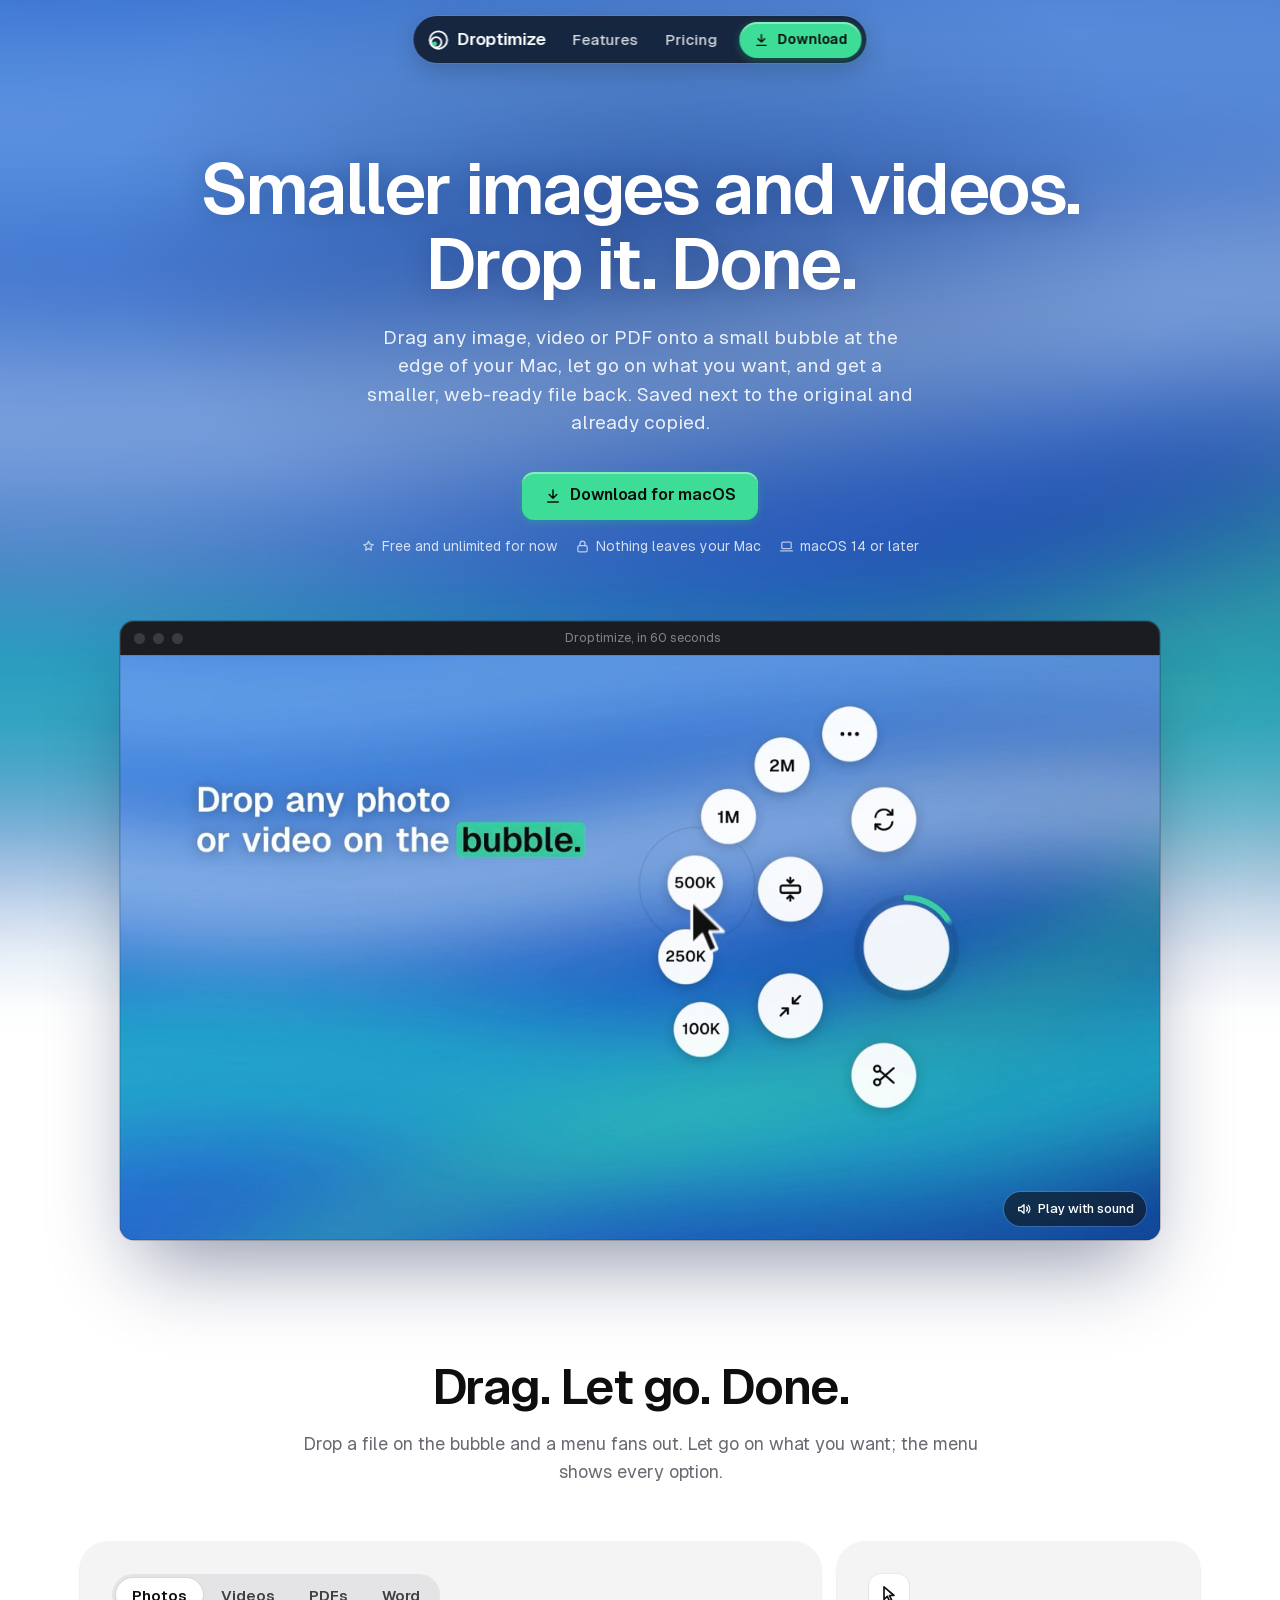
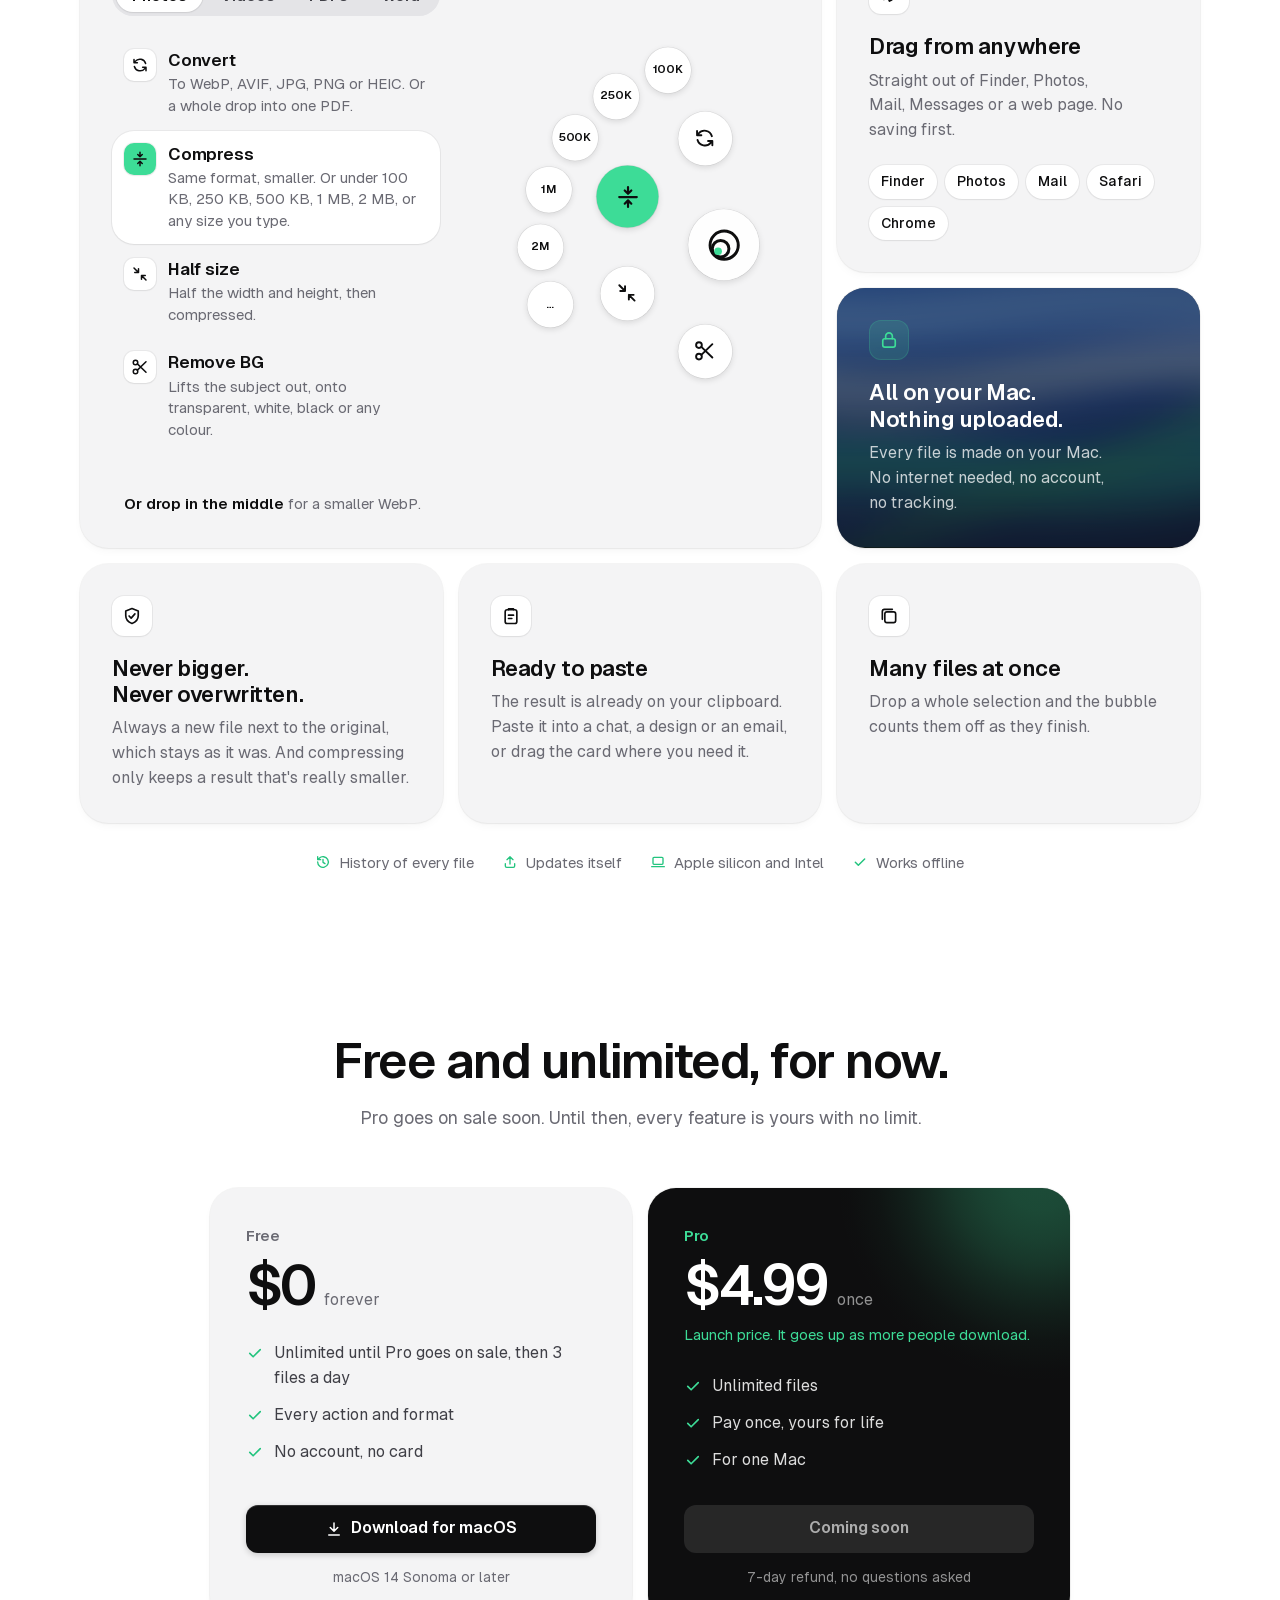
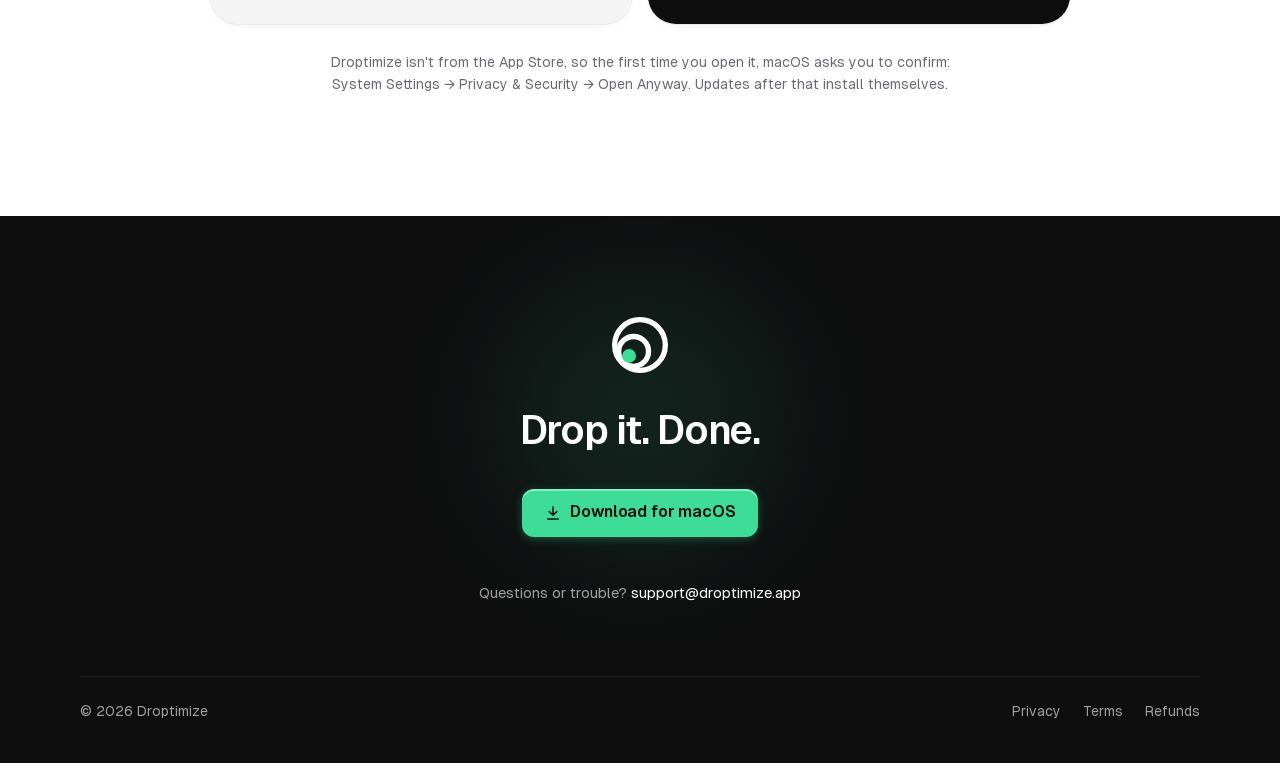
==== commit fce67030: "One Pro key, one Mac The page and Terms promised 3 Macs per purchase, which isn't the plan.  Co-Auth" ====
--- a/website/index.html
+++ b/website/index.html
@@ -217,7 +217,7 @@
           <ul>
             <li><svg aria-hidden="true"><use href="#i-check"/></svg>Unlimited files</li>
             <li><svg aria-hidden="true"><use href="#i-check"/></svg>Pay once, yours for life</li>
-            <li><svg aria-hidden="true"><use href="#i-check"/></svg>On up to 3 Macs</li>
+            <li><svg aria-hidden="true"><use href="#i-check"/></svg>For one Mac</li>
           </ul>
           <!-- Swap for a link to the Dodo Payments checkout once the product exists. -->
           <button class="button" type="button" disabled>Coming soon</button>
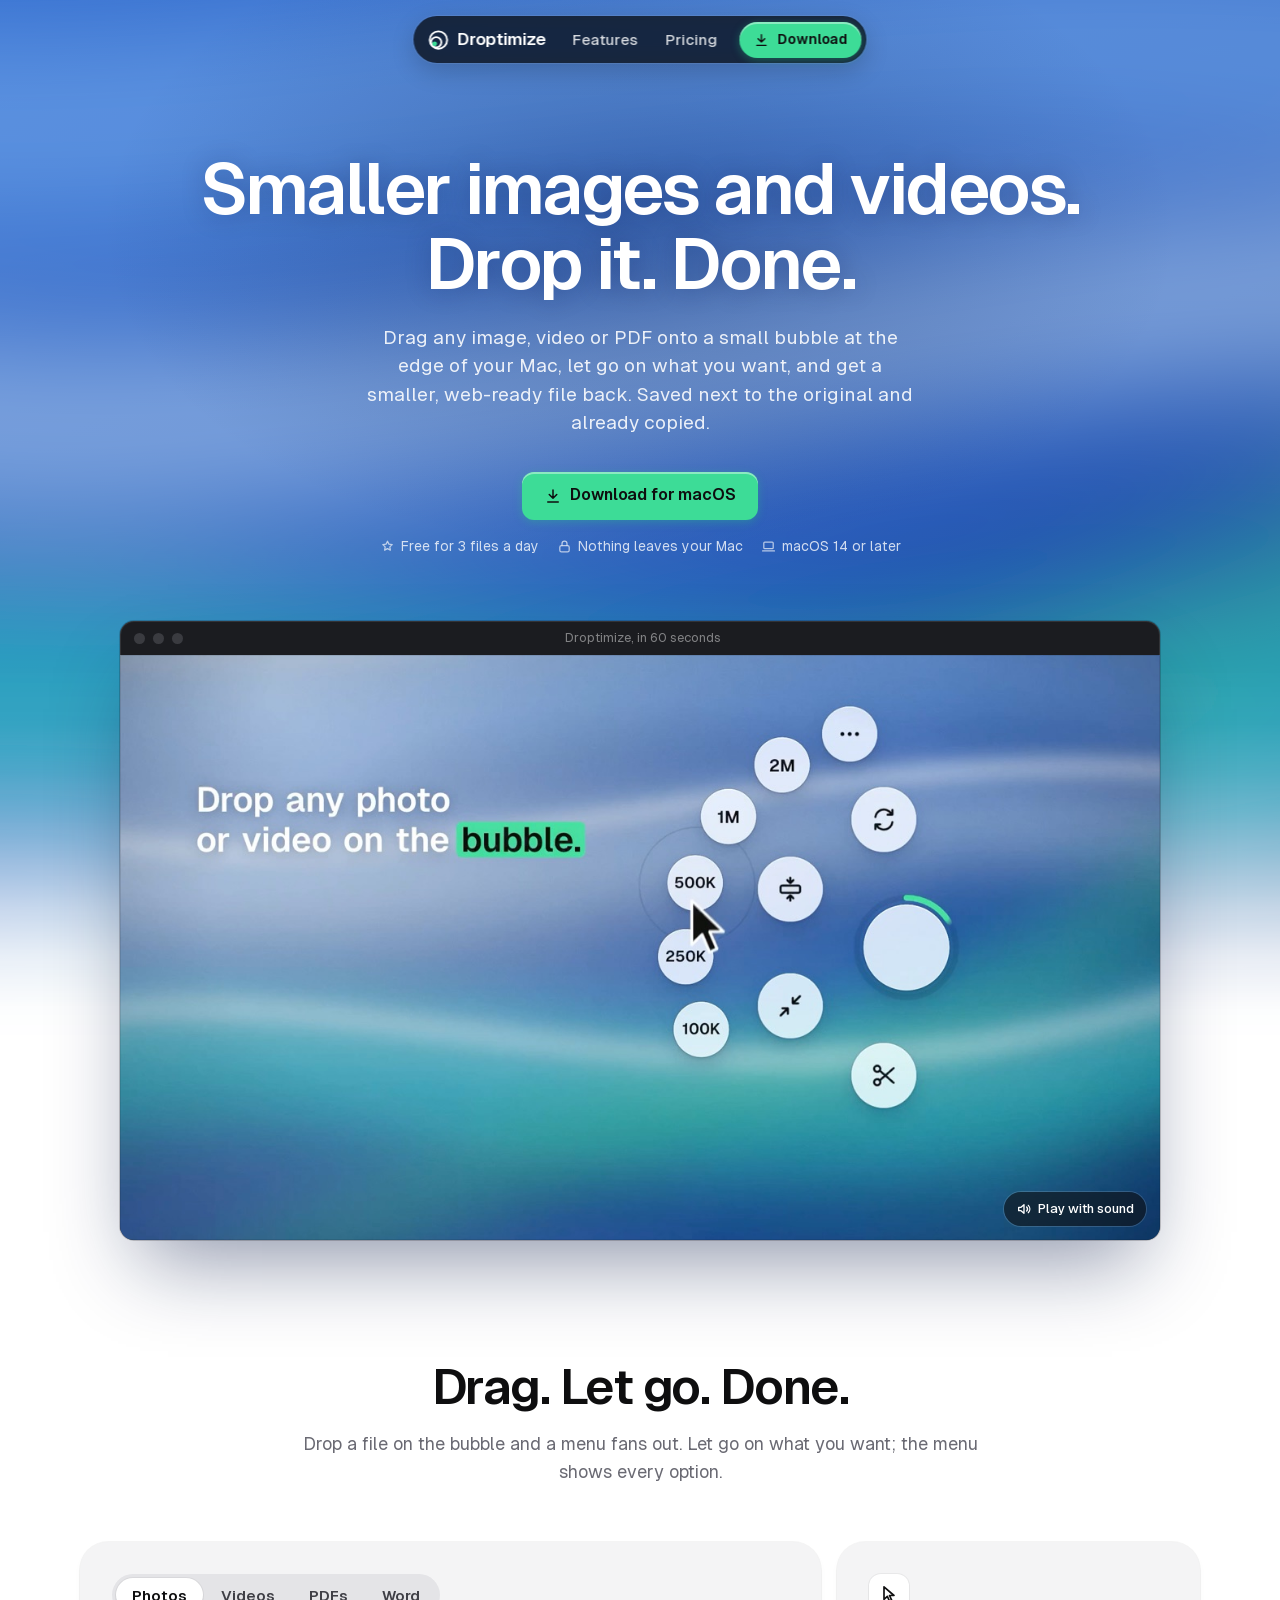
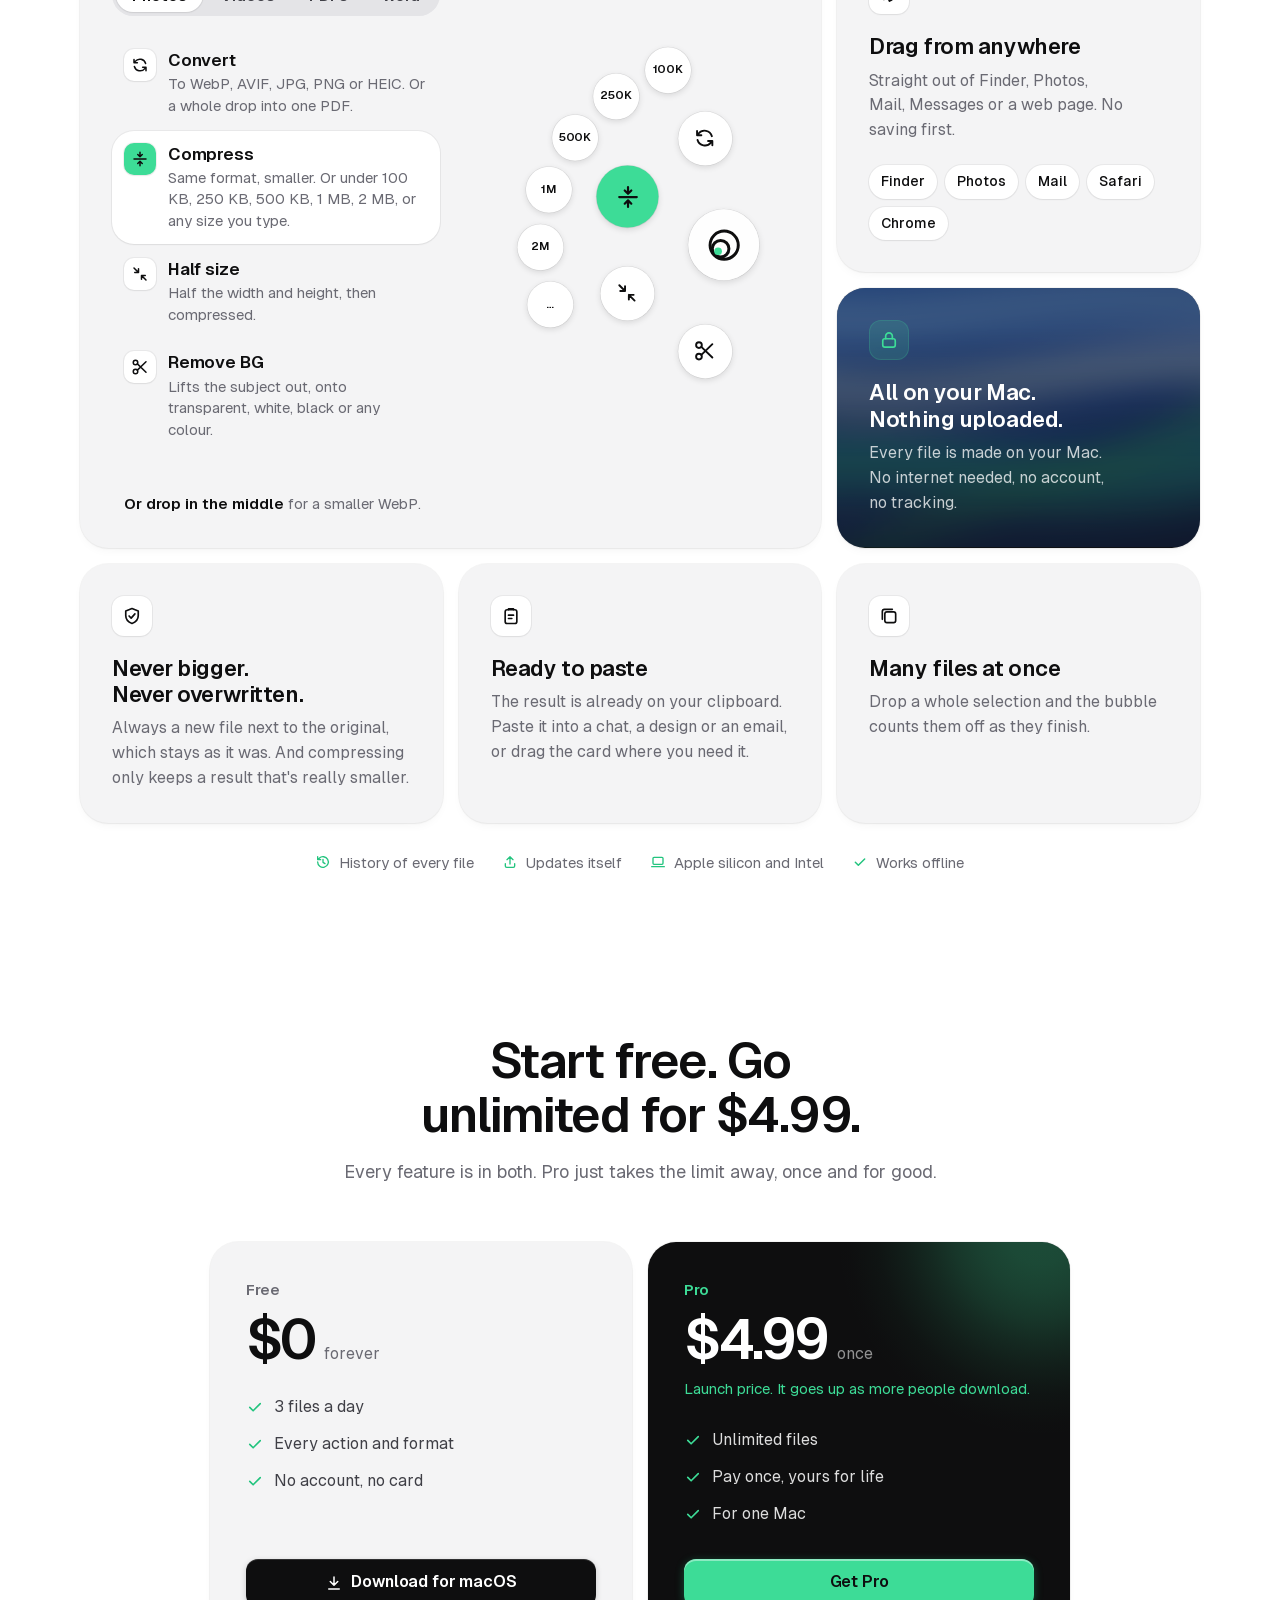
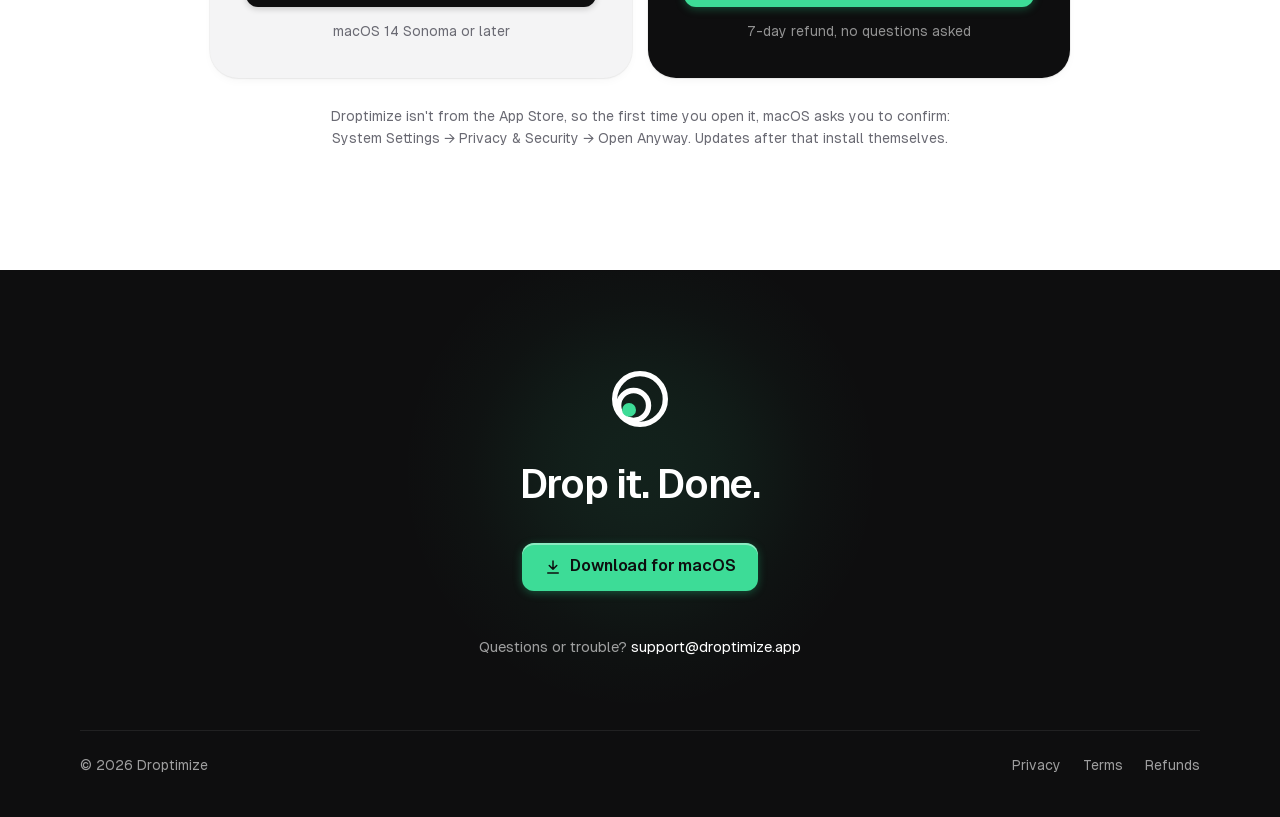
==== commit bba6787e: "Pro on sale: live Dodo product, Get Pro on the site, new-look film StoreConfig.productID is the live" ====
--- a/website/index.html
+++ b/website/index.html
@@ -4,7 +4,7 @@
   <meta charset="utf-8">
   <meta name="viewport" content="width=device-width, initial-scale=1">
   <title>Droptimize: smaller images and videos for your Mac</title>
-  <meta name="description" content="Drag any image or video onto a small bubble at the edge of your Mac, let go on what you want, and get a smaller, web-ready file back. Everything happens on your Mac. Free and unlimited for now.">
+  <meta name="description" content="Drag any image or video onto a small bubble at the edge of your Mac, let go on what you want, and get a smaller, web-ready file back. Everything happens on your Mac. Free for 3 files a day, Pro $4.99 once.">
   <meta property="og:title" content="Droptimize: Drop it. Done.">
   <meta property="og:description" content="Smaller, web-ready images and videos in one drop. Everything happens on your Mac.">
   <meta property="og:type" content="website">
@@ -96,7 +96,7 @@
         <a class="button button-mint" href="https://github.com/bimanshu/Droptimize/releases/download/preview/Droptimize.dmg"><svg aria-hidden="true"><use href="#i-download"/></svg>Download for macOS</a>
       </div>
       <ul class="facts">
-        <li><svg aria-hidden="true"><use href="#i-gift"/></svg>Free and unlimited for now</li>
+        <li><svg aria-hidden="true"><use href="#i-gift"/></svg>Free for 3 files a day</li>
         <li><svg aria-hidden="true"><use href="#i-lock"/></svg>Nothing leaves your Mac</li>
         <li><svg aria-hidden="true"><use href="#i-laptop"/></svg>macOS 14 or later</li>
       </ul>
@@ -193,8 +193,8 @@
   <section class="section pricing" id="pricing" aria-labelledby="pricing-title">
     <div class="wrap">
       <div class="section-head">
-        <h2 id="pricing-title">Free and unlimited, for now.</h2>
-        <p>Pro goes on sale soon. Until then, every feature is yours with no limit.</p>
+        <h2 id="pricing-title">Start free. Go unlimited for $4.99.</h2>
+        <p>Every feature is in both. Pro just takes the limit away, once and for good.</p>
       </div>
 
       <div class="plans">
@@ -202,7 +202,7 @@
           <div class="name">Free</div>
           <div class="price"><b>$0</b><span>forever</span></div>
           <ul>
-            <li><svg aria-hidden="true"><use href="#i-check"/></svg>Unlimited until Pro goes on sale, then 3 files a day</li>
+            <li><svg aria-hidden="true"><use href="#i-check"/></svg>3 files a day</li>
             <li><svg aria-hidden="true"><use href="#i-check"/></svg>Every action and format</li>
             <li><svg aria-hidden="true"><use href="#i-check"/></svg>No account, no card</li>
           </ul>
@@ -219,8 +219,7 @@
             <li><svg aria-hidden="true"><use href="#i-check"/></svg>Pay once, yours for life</li>
             <li><svg aria-hidden="true"><use href="#i-check"/></svg>For one Mac</li>
           </ul>
-          <!-- Swap for a link to the Dodo Payments checkout once the product exists. -->
-          <button class="button" type="button" disabled>Coming soon</button>
+          <a class="button button-mint" href="https://checkout.dodopayments.com/buy/pdt_0NrhmMZKN9pE9ck3YwEGT?quantity=1">Get Pro</a>
           <p class="note">7-day refund, no questions asked</p>
         </div>
       </div>
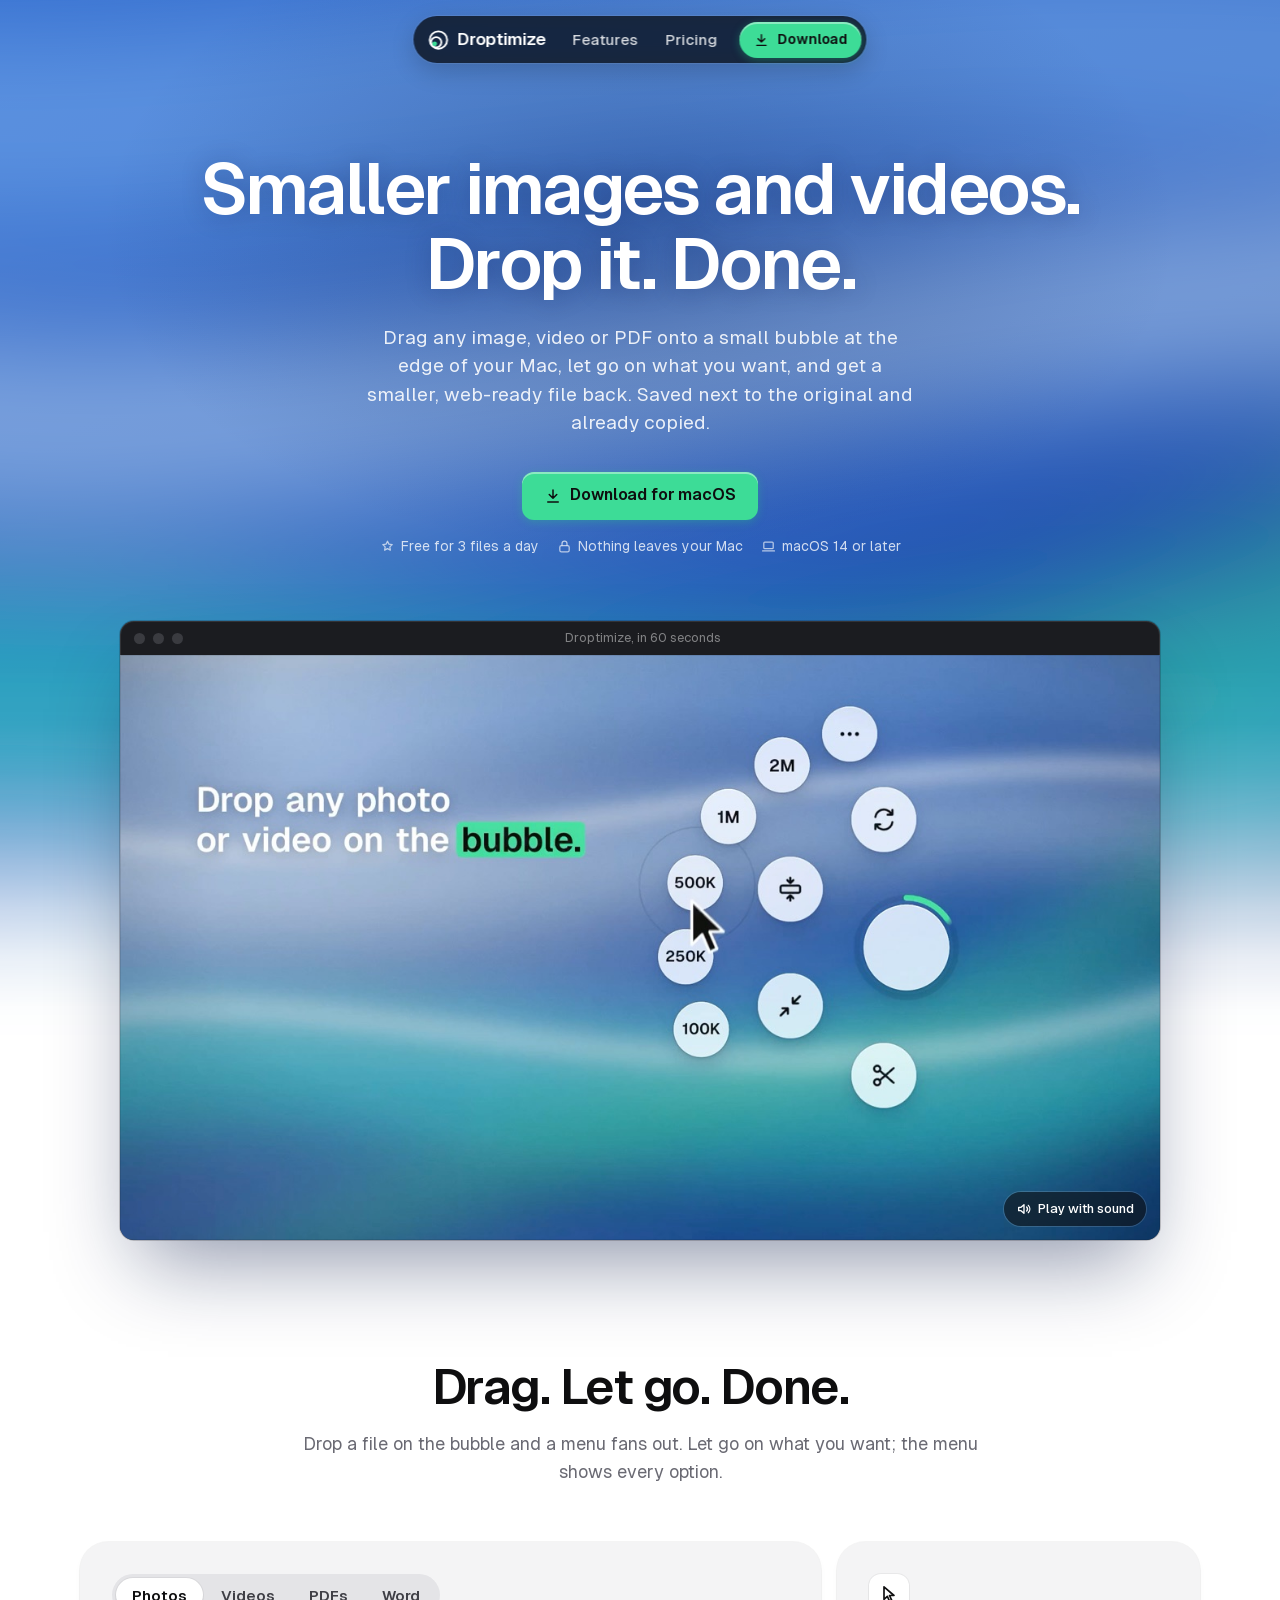
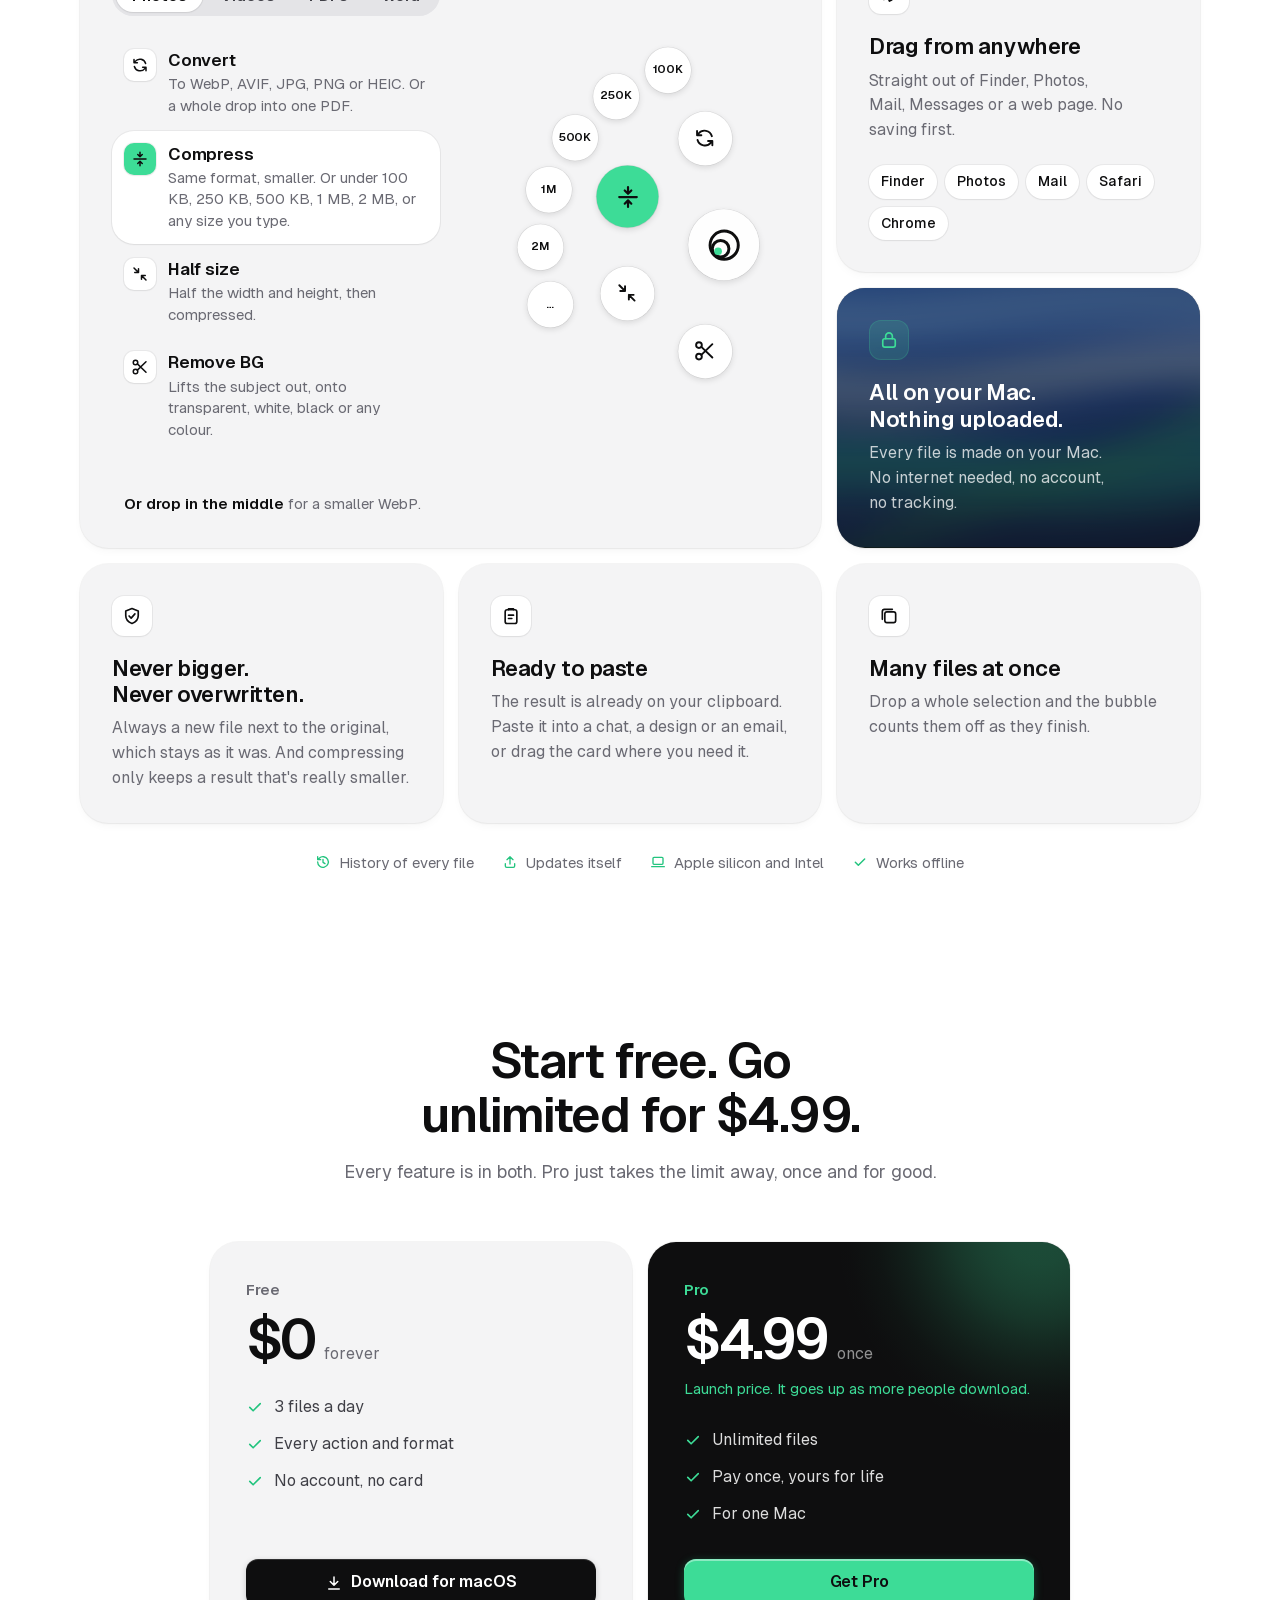
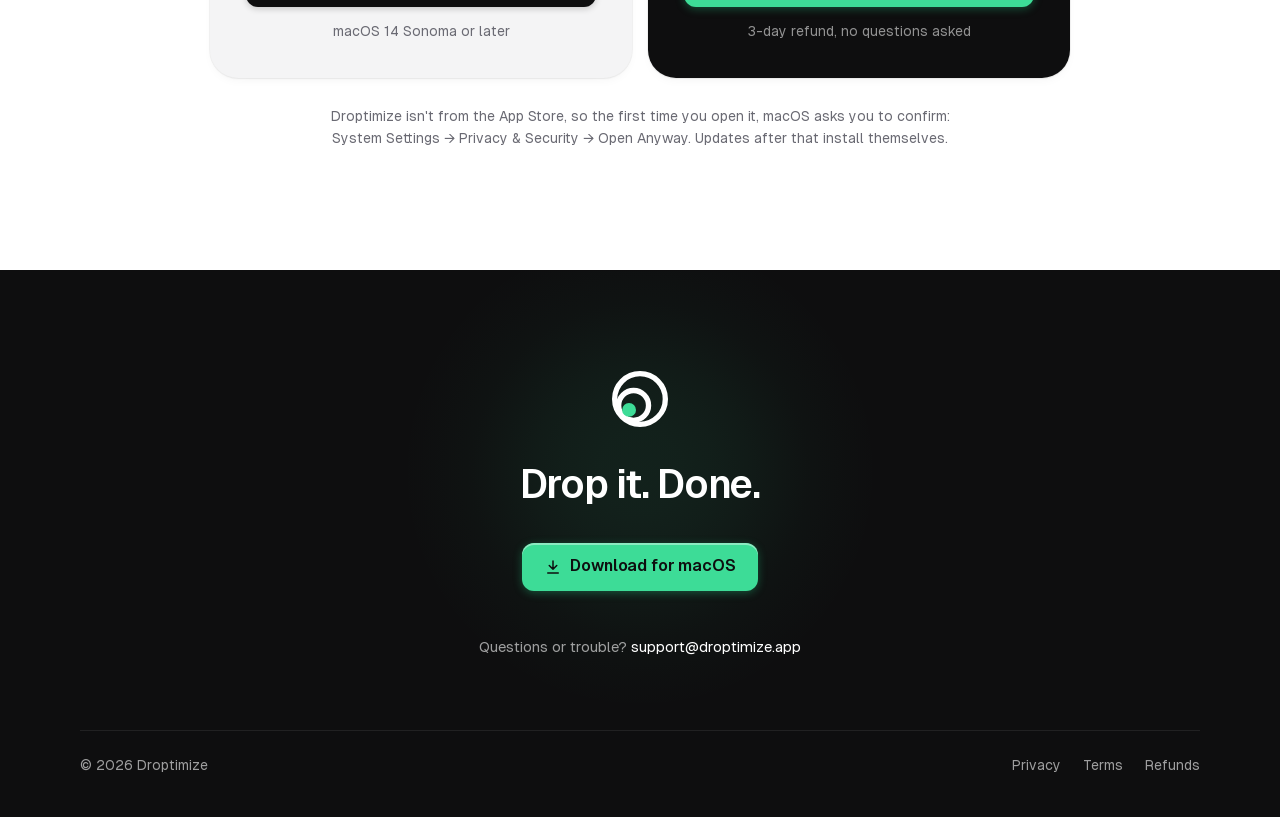
==== commit bcde859a: "Refunds within 3 days The owner shortened the refund window from 7 days to 3: the pricing card's not" ====
--- a/website/index.html
+++ b/website/index.html
@@ -5,9 +5,22 @@
   <meta name="viewport" content="width=device-width, initial-scale=1">
   <title>Droptimize: smaller images and videos for your Mac</title>
   <meta name="description" content="Drag any image or video onto a small bubble at the edge of your Mac, let go on what you want, and get a smaller, web-ready file back. Everything happens on your Mac. Free for 3 files a day, Pro $4.99 once.">
-  <meta property="og:title" content="Droptimize: Drop it. Done.">
-  <meta property="og:description" content="Smaller, web-ready images and videos in one drop. Everything happens on your Mac.">
+  <!-- Link previews (X, iMessage, Slack, LinkedIn…). The image is drawn by docs/launch-video/film/og-image.html. -->
+  <meta property="og:title" content="Droptimize: smaller photos, videos and PDFs in one drop">
+  <meta property="og:description" content="Drag a file onto a bubble at the edge of your Mac and let go. A 12.4 MB photo comes back at 486 KB, saved next to the original and already copied. Nothing is uploaded.">
   <meta property="og:type" content="website">
+  <meta property="og:url" content="https://droptimize.app/">
+  <meta property="og:site_name" content="Droptimize">
+  <meta property="og:image" content="https://droptimize.app/assets/og.jpg">
+  <meta property="og:image:type" content="image/jpeg">
+  <meta property="og:image:width" content="2400">
+  <meta property="og:image:height" content="1260">
+  <meta property="og:image:alt" content="Droptimize: 12.4 MB to 486 KB in one drop. The radial menu open beside the bubble, with Compress to 500K chosen.">
+  <meta name="twitter:card" content="summary_large_image">
+  <meta name="twitter:title" content="Droptimize: smaller photos, videos and PDFs in one drop">
+  <meta name="twitter:description" content="Drag a file onto a bubble on your Mac and let go. 12.4 MB → 486 KB. No upload, no converter site.">
+  <meta name="twitter:image" content="https://droptimize.app/assets/og.jpg">
+  <meta name="twitter:image:alt" content="Droptimize: 12.4 MB to 486 KB in one drop. The radial menu open beside the bubble, with Compress to 500K chosen.">
   <meta name="theme-color" content="#2457B8">
   <link rel="icon" href="assets/favicon.svg" type="image/svg+xml">
   <link rel="apple-touch-icon" href="assets/icon-256.png">
@@ -220,7 +233,7 @@
             <li><svg aria-hidden="true"><use href="#i-check"/></svg>For one Mac</li>
           </ul>
           <a class="button button-mint" href="https://checkout.dodopayments.com/buy/pdt_0NrhmMZKN9pE9ck3YwEGT?quantity=1">Get Pro</a>
-          <p class="note">7-day refund, no questions asked</p>
+          <p class="note">3-day refund, no questions asked</p>
         </div>
       </div>
 
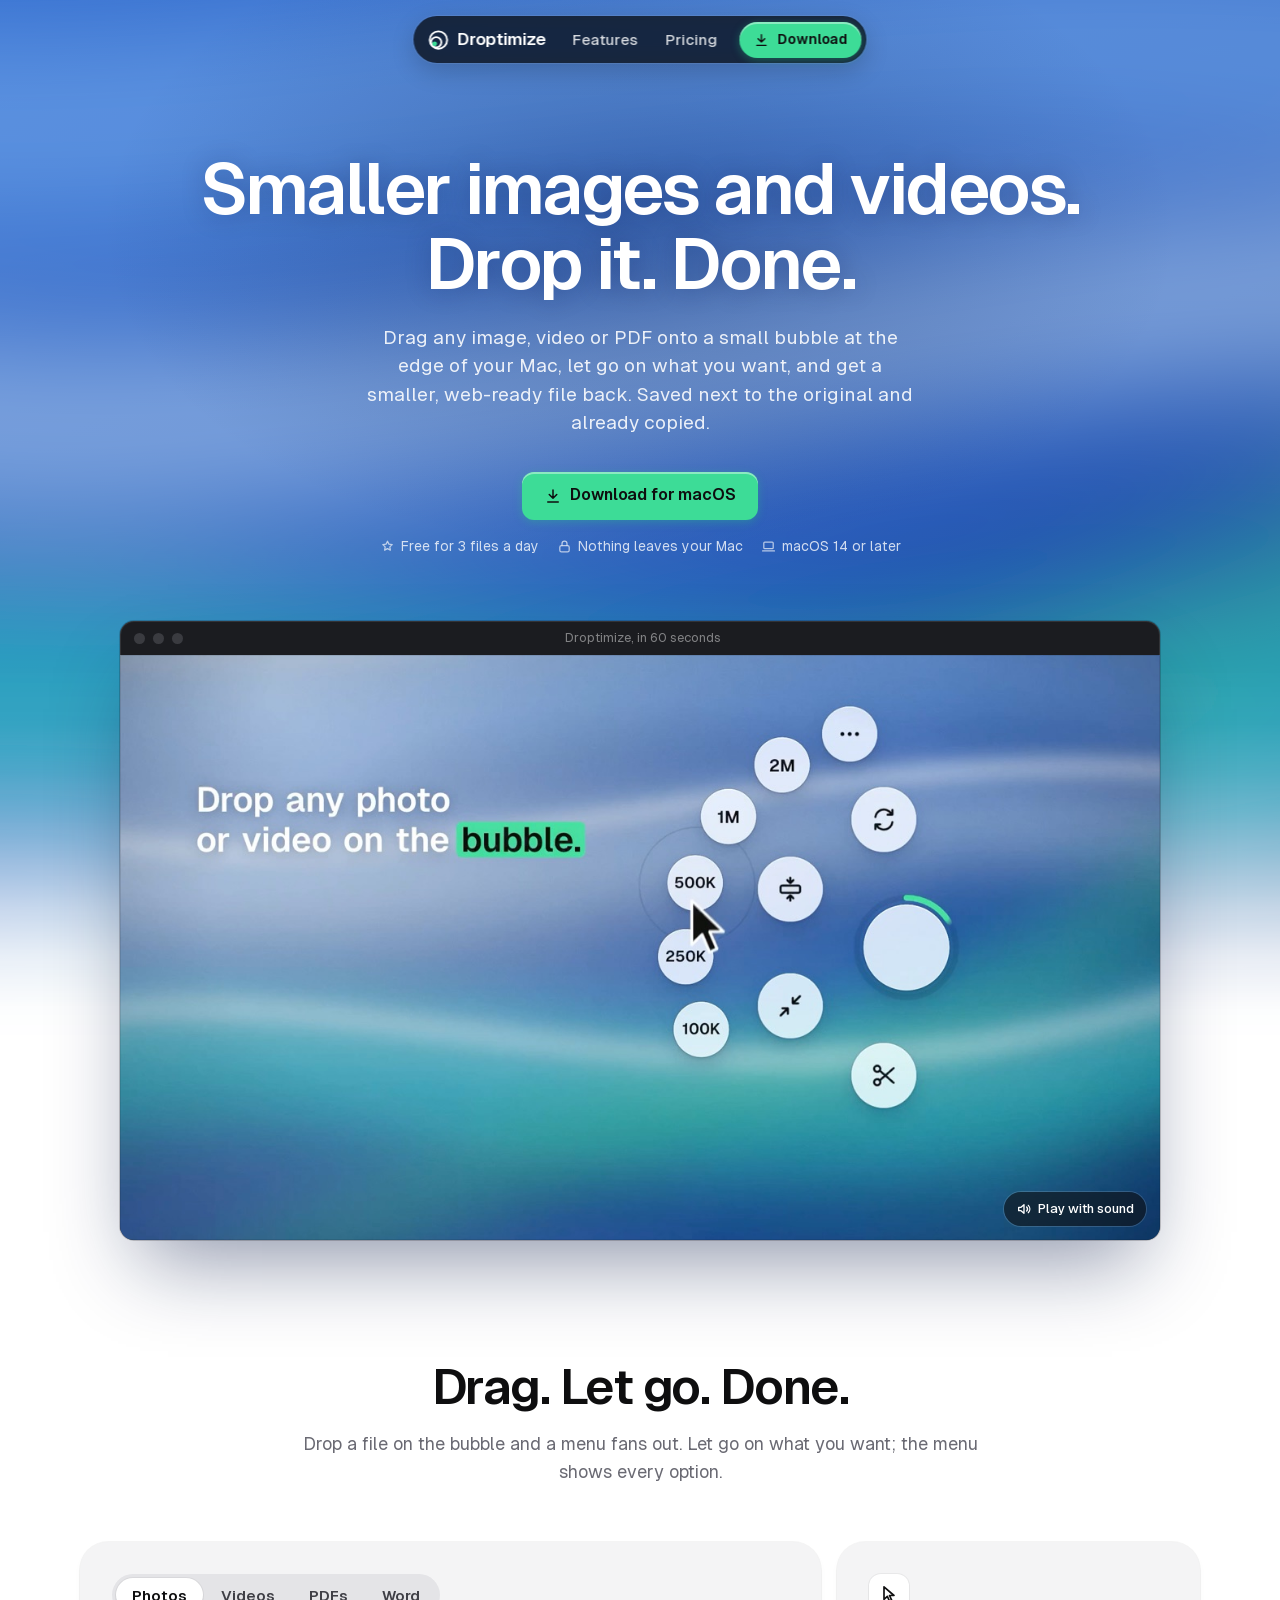
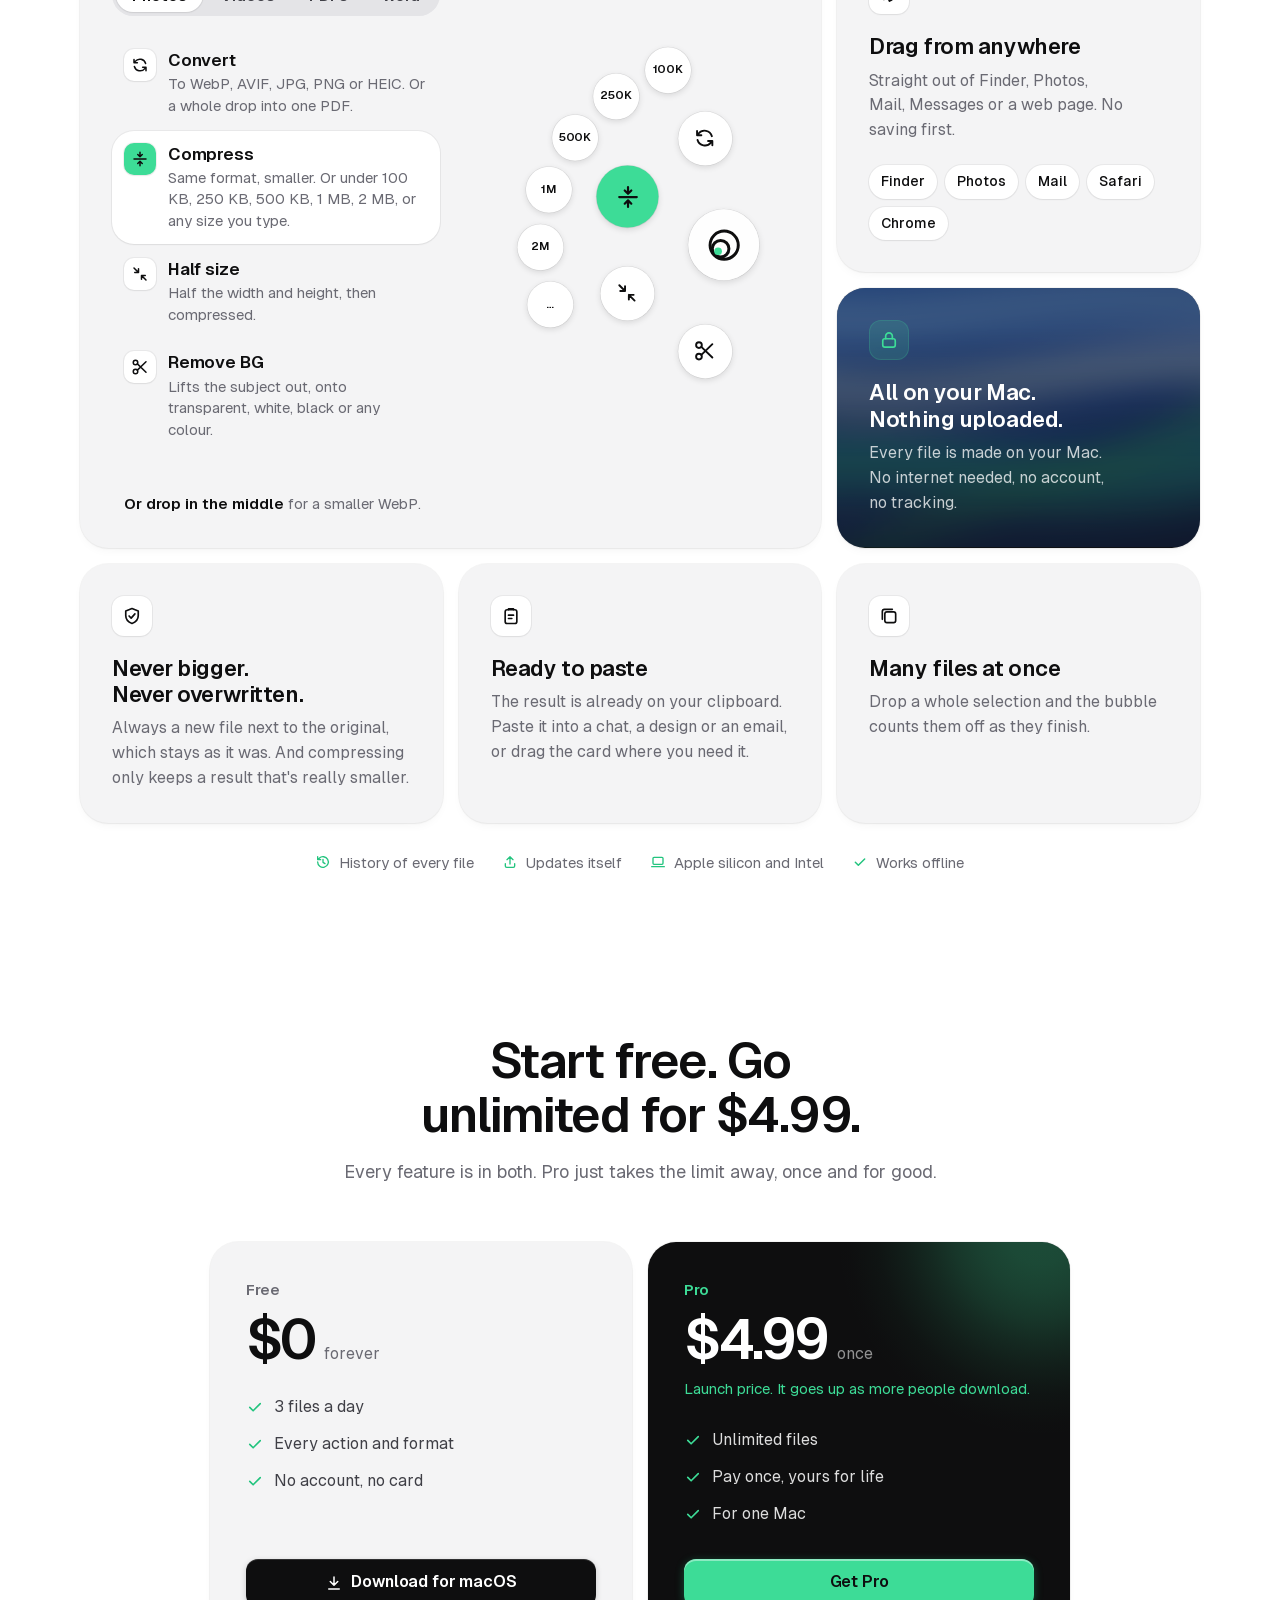
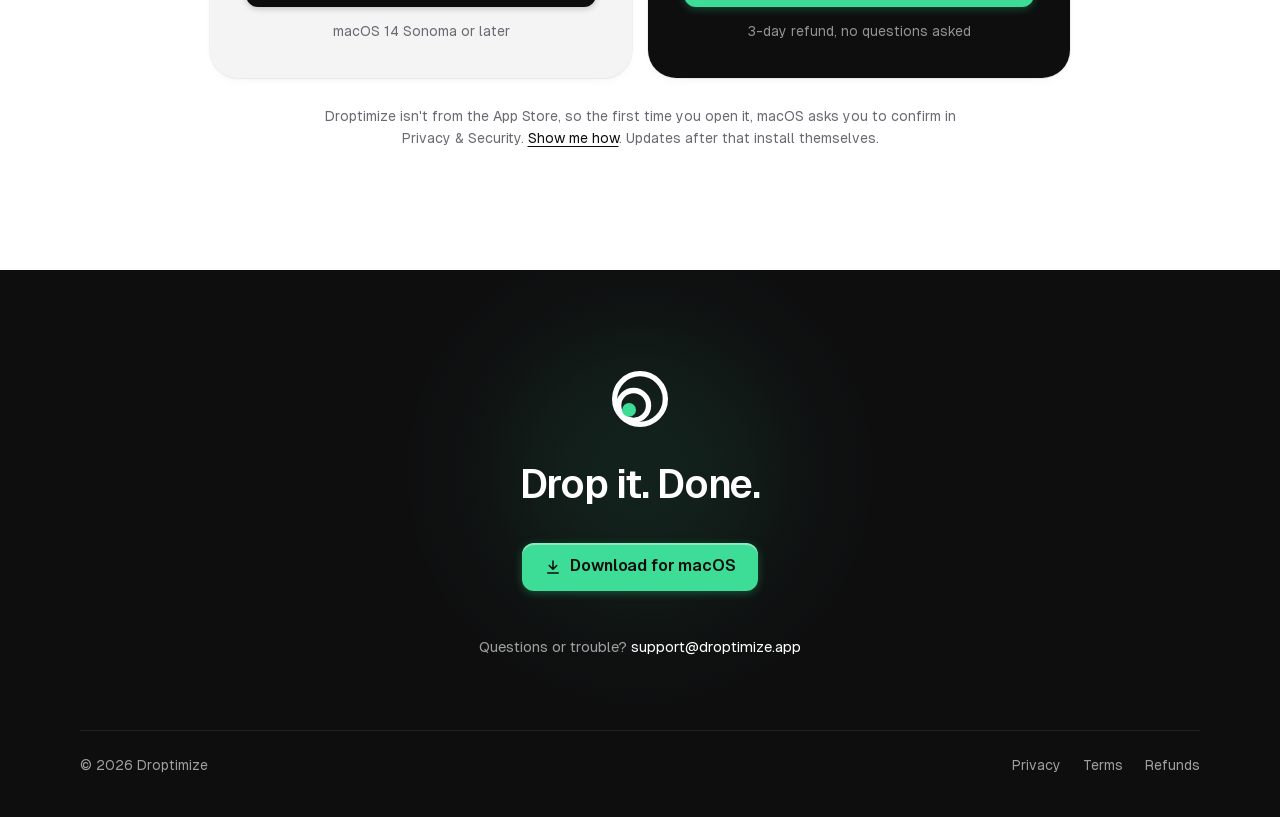
==== commit 308826e8: "Website: first-open steps with an Open Privacy & Security button macOS's "Not Opened" dialog can't b" ====
--- a/website/index.html
+++ b/website/index.html
@@ -237,7 +237,7 @@
         </div>
       </div>
 
-      <p class="fine">Droptimize isn't from the App Store, so the first time you open it, macOS asks you to confirm: System Settings → Privacy &amp; Security → Open Anyway. Updates after that install themselves.</p>
+      <p class="fine">Droptimize isn't from the App Store, so the first time you open it, macOS asks you to confirm in Privacy &amp; Security. <a href="#first-open" data-first-open>Show me how</a>. Updates after that install themselves.</p>
     </div>
   </section>
 </main>
@@ -260,6 +260,20 @@
   </div>
 </footer>
 
+<!-- ───────────── Opening it the first time: shown when a download starts (and at #first-open) ───────────── -->
+<dialog class="first-open" id="first-open" aria-labelledby="first-open-title">
+  <form method="dialog"><button class="close" aria-label="Close"><svg viewBox="0 0 24 24" aria-hidden="true"><path d="M6 6l12 12M18 6 6 18"/></svg></button></form>
+  <p class="started"><svg aria-hidden="true"><use href="#i-check"/></svg>Your download has started</p>
+  <h2 id="first-open-title">Opening it the first time</h2>
+  <ol>
+    <li><b>Open the download</b> and drag Droptimize into Applications.</li>
+    <li><b>Open Droptimize.</b> macOS says it can't check it: click Done.</li>
+    <li><b>Open Privacy &amp; Security,</b> scroll down to Droptimize and click Open Anyway.</li>
+  </ol>
+  <a class="button button-mint" href="x-apple.systempreferences:com.apple.settings.PrivacySecurity.extension"><svg aria-hidden="true"><use href="#i-shield"/></svg>Open Privacy &amp; Security</a>
+  <p class="why">macOS asks this once for apps from outside the App Store that Apple hasn't notarized. After that, Droptimize opens like any app and updates itself.</p>
+</dialog>
+
 <script src="main.js" defer></script>
 </body>
 </html>
--- a/website/styles.css
+++ b/website/styles.css
@@ -435,6 +435,43 @@
   content: ""; position: absolute; width: 420px; height: 420px; right: -180px; top: -220px; border-radius: 50%; pointer-events: none;
 }
 .fine { max-width: 640px; margin: 28px auto 0; text-align: center; font-size: 14px; color: var(--muted); }
+.fine a { color: var(--ink); text-underline-offset: 3px; }
+
+/* ───────────── Opening it the first time (a dialog when a download starts) ───────────── */
+
+.first-open {
+  --elevation-dialog: 0 0 0 1px rgb(0 0 0 / 0.06), 0 2px 6px rgb(0 0 0 / 0.08), 0 32px 64px -16px rgb(8 24 70 / 0.4);
+  width: min(460px, calc(100vw - 2 * var(--gutter))); max-height: calc(100dvh - 32px); overflow: auto;
+  padding: 28px; border: 0; border-radius: var(--radius-card);
+  background: var(--surface); color: var(--text); box-shadow: var(--elevation-dialog);
+}
+.first-open[open] { animation: first-open-in 320ms var(--ease-out); }
+.first-open::backdrop { background: rgb(6 10 24 / 0.42); backdrop-filter: blur(6px); -webkit-backdrop-filter: blur(6px); }
+.first-open[open]::backdrop { animation: first-open-fade 240ms ease-out; }
+@keyframes first-open-in { from { opacity: 0; transform: translateY(12px) scale(0.97); } }
+@keyframes first-open-fade { from { opacity: 0; } }
+@media (prefers-reduced-motion: reduce) { .first-open[open], .first-open[open]::backdrop { animation: none; } }
+
+.first-open .close {
+  position: absolute; top: 16px; right: 16px; width: 32px; height: 32px; padding: 0; border: 0; border-radius: 50%;
+  display: grid; place-items: center; background: var(--card); color: var(--muted); cursor: pointer;
+  transition: background-color 160ms, color 160ms;
+}
+@media (hover: hover) { .first-open .close:hover { color: var(--ink); background: var(--surface-dim); } }
+.first-open .close svg { width: 16px; height: 16px; fill: none; stroke: currentColor; stroke-width: 2; stroke-linecap: round; }
+.first-open .started { display: flex; align-items: center; gap: 8px; margin: 0 0 10px; font-size: 14px; font-weight: 600; color: var(--muted); }
+.first-open .started svg { width: 16px; height: 16px; color: var(--mint-deep); }
+.first-open:not(.from-download) .started { display: none; }
+.first-open h2 { margin: 0 40px 18px 0; font-size: 24px; font-weight: 600; letter-spacing: -0.02em; line-height: 1.2; color: var(--ink); }
+.first-open ol { margin: 0 0 22px; padding: 0; list-style: none; counter-reset: step; display: grid; gap: 14px; }
+.first-open li { counter-increment: step; position: relative; padding-left: 38px; font-size: 15px; line-height: 1.45; }
+.first-open li::before {
+  content: counter(step); position: absolute; left: 0; top: -1px; width: 26px; height: 26px; border-radius: 50%; display: grid; place-items: center;
+  background: var(--mint); color: var(--on-mint); font-size: 13px; font-weight: 700; font-variant-numeric: tabular-nums;
+}
+.first-open li b { color: var(--ink); font-weight: 600; }
+.first-open .button { width: 100%; }
+.first-open .why { margin: 14px 0 0; font-size: 13px; line-height: 1.45; color: var(--muted); text-align: center; }
 
 /* ───────────── Footer: the film's end card ───────────── */
 
